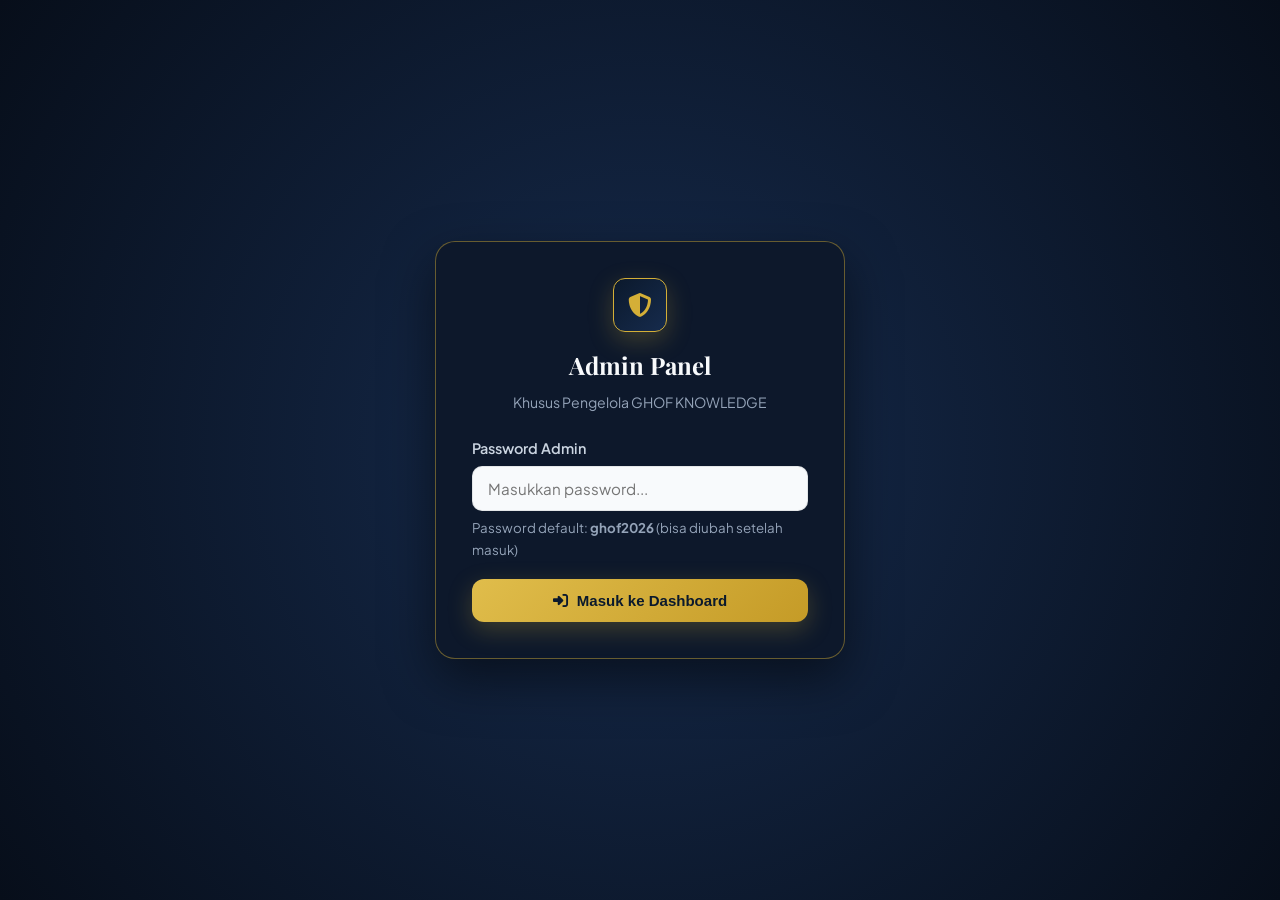
==== admin.html @ 6ed10fbc "Add files via upload" ====
<!DOCTYPE html>
<html lang="id" data-theme="light">
<head>
  <meta charset="UTF-8" />
  <meta name="viewport" content="width=device-width, initial-scale=1.0" />
  <title>Admin Panel — GHOF KNOWLEDGE</title>
  <link rel="preconnect" href="https://fonts.googleapis.com" />
  <link href="https://fonts.googleapis.com/css2?family=Playfair+Display:wght@700&family=Plus+Jakarta+Sans:wght@400;500;600;700;800&display=swap" rel="stylesheet" />
  <link rel="stylesheet" href="https://cdnjs.cloudflare.com/ajax/libs/font-awesome/6.5.2/css/all.min.css" />
  <link rel="stylesheet" href="style.css" />
  <style>
    .admin-wrap { max-width: 1120px; margin: 32px auto; padding: 0 20px 80px; }
    .admin-topbar {
      background: linear-gradient(135deg, #0b192c, #162b4d);
      color: #fff;
      padding: 22px 28px;
      border-radius: 18px;
      border: 1px solid rgba(212,175,55,0.4);
      display: flex;
      flex-wrap: wrap;
      justify-content: space-between;
      align-items: center;
      gap: 16px;
      margin-bottom: 24px;
    }
    .admin-tabs {
      display: flex;
      flex-wrap: wrap;
      gap: 8px;
      margin-bottom: 24px;
    }
    .tab-btn {
      padding: 10px 16px;
      border-radius: 10px;
      border: 1px solid var(--border-color);
      background: var(--bg-card);
      color: var(--text-primary);
      font-weight: 700;
      font-size: 0.86rem;
      cursor: pointer;
    }
    .tab-btn.active {
      background: var(--gold-primary);
      color: #0b192c;
      border-color: var(--gold-primary);
    }
    .tab-panel { display: none; }
    .tab-panel.active { display: block; }
    .item-box {
      background: var(--bg-card);
      border: 1px solid var(--border-color);
      border-radius: 16px;
      padding: 22px;
      margin-bottom: 18px;
    }
    .preview-thumb {
      width: 96px;
      height: 96px;
      object-fit: cover;
      border-radius: 10px;
      border: 1px solid var(--gold-primary);
      margin-top: 8px;
      display: block;
    }
    .login-screen {
      min-height: 100vh;
      display: flex;
      align-items: center;
      justify-content: center;
      padding: 20px;
      background: radial-gradient(circle at center, #162b4d, #070e1a);
    }
    .login-card {
      background: #0d182b;
      color: #f8fafc;
      border: 1px solid rgba(212,175,55,0.45);
      border-radius: 20px;
      padding: 36px;
      max-width: 410px;
      width: 100%;
      text-align: center;
      box-shadow: 0 20px 50px rgba(0,0,0,0.5);
    }
  </style>
</head>
<body>

  <!-- LAYAR LOGIN ADMIN -->
  <div id="loginScreen" class="login-screen">
    <div class="login-card">
      <div class="brand-emblem" style="margin:0 auto 14px; width:54px; height:54px; font-size:1.5rem;">
        <i class="fa-solid fa-shield-halved"></i>
      </div>
      <h2 style="margin-bottom:6px;">Admin Panel</h2>
      <p style="color:#94a3b8; font-size:0.88rem; margin-bottom:22px;">Khusus Pengelola GHOF KNOWLEDGE</p>
      <div class="form-group" style="text-align:left;">
        <label style="color:#cbd5e1;">Password Admin</label>
        <input type="password" id="adminPassInput" class="form-control" placeholder="Masukkan password..." />
        <small style="color:#94a3b8; display:block; margin-top:6px;">Password default: <strong>ghof2026</strong> (bisa diubah setelah masuk)</small>
      </div>
      <button id="loginBtn" class="btn btn-gold" style="width:100%;">
        <i class="fa-solid fa-right-to-bracket"></i> Masuk ke Dashboard
      </button>
    </div>
  </div>

  <!-- DASHBOARD ADMIN -->
  <div id="adminDashboard" class="admin-wrap" style="display:none;">
    <div class="admin-topbar">
      <div>
        <small style="color:#e0bd4b; font-weight:700;">CONTROL CENTER</small>
        <h2 style="font-size:1.55rem;">Admin Panel GHOF KNOWLEDGE</h2>
        <p style="font-size:0.85rem; color:#cbd5e1; margin-top:4px;">
          Upload foto & ubah konten langsung di sini. Klik <strong>Download data.js untuk GitHub</strong> jika ingin perubahan tampil di perangkat semua pengunjung.
        </p>
      </div>
      <div style="display:flex; flex-wrap:wrap; gap:10px;">
        <a href="index.html" target="_blank" class="btn btn-outline" style="background:rgba(255,255,255,0.1); color:#fff; border-color:rgba(255,255,255,0.2);">
          <i class="fa-solid fa-eye"></i> Lihat Web
        </a>
        <button id="saveLocalBtn" class="btn btn-gold">
          <i class="fa-solid fa-floppy-disk"></i> Simpan Perubahan
        </button>
        <button id="exportGithubBtn" class="btn btn-gold" style="background:#22c55e; color:#052e16;">
          <i class="fa-solid fa-download"></i> Download data.js untuk GitHub
        </button>
      </div>
    </div>

    <!-- Navigasi Tab Admin -->
    <div class="admin-tabs">
      <button class="tab-btn active" data-tab="tab-announcement">1. Pengumuman</button>
      <button class="tab-btn" data-tab="tab-courses">2. Kelola Kursus</button>
      <button class="tab-btn" data-tab="tab-ebooks">3. Kelola E-Book</button>
      <button class="tab-btn" data-tab="tab-web">4. Jasa Website</button>
      <button class="tab-btn" data-tab="tab-payments">5. Metode Pembayaran & QRIS</button>
      <button class="tab-btn" data-tab="tab-contacts">6. Kontak & Sosmed</button>
      <button class="tab-btn" data-tab="tab-owner">7. Pemilik / CEO</button>
      <button class="tab-btn" data-tab="tab-reviews">8. Rating & Ulasan</button>
      <button class="tab-btn" data-tab="tab-security">9. Pengaturan & Reset</button>
    </div>

    <!-- TAB 1: PENGUMUMAN -->
    <div id="tab-announcement" class="tab-panel active item-box">
      <h3 style="margin-bottom:14px;">Kelola Banner Pengumuman</h3>
      <div class="form-group">
        <label><input type="checkbox" id="annActive" /> Tampilkan Banner Pengumuman di Atas Website</label>
      </div>
      <div class="form-group">
        <label>Teks Pengumuman Berjalan</label>
        <textarea id="annText" rows="3" class="form-control"></textarea>
      </div>
    </div>

    <!-- TAB 2: KURSUS -->
    <div id="tab-courses" class="tab-panel">
      <div id="adminCoursesList"></div>
    </div>

    <!-- TAB 3: E-BOOK -->
    <div id="tab-ebooks" class="tab-panel">
      <div class="item-box" style="border-color:var(--gold-primary);">
        <h3 style="margin-bottom:12px;"><i class="fa-solid fa-plus-circle" style="color:var(--gold-primary);"></i> Tambah E-Book Baru</h3>
        <div class="grid-2">
          <div class="form-group">
            <label>Judul E-Book</label>
            <input type="text" id="newEbTitle" class="form-control" placeholder="Contoh: Percakapan Bahasa Rusia untuk Travel" />
          </div>
          <div class="form-group">
            <label>Kategori Bahasa</label>
            <input type="text" id="newEbLang" class="form-control" placeholder="Contoh: Bahasa Rusia / Spanyol / Turki" />
          </div>
          <div class="form-group">
            <label>Harga</label>
            <input type="text" id="newEbPrice" class="form-control" placeholder="Contoh: Rp 49.000" />
          </div>
          <div class="form-group">
            <label>Upload Cover E-Book (Opsional)</label>
            <input type="file" id="newEbCover" accept="image/*" class="form-control" />
          </div>
        </div>
        <div class="form-group">
          <label>Deskripsi Singkat</label>
          <textarea id="newEbDesc" rows="2" class="form-control" placeholder="Ringkasan isi e-book..."></textarea>
        </div>
        <div class="form-group">
          <label><input type="checkbox" id="newEbBest" /> Sematkan Tanda "TERLARIS"</label>
        </div>
        <button id="addEbookBtn" class="btn btn-gold"><i class="fa-solid fa-plus"></i> Tambahkan E-Book</button>
      </div>
      <div id="adminEbooksList"></div>
    </div>

    <!-- TAB 4: JASA WEBSITE -->
    <div id="tab-web" class="tab-panel">
      <div id="adminWebList"></div>
    </div>

    <!-- TAB 5: PEMBAYARAN -->
    <div id="tab-payments" class="tab-panel">
      <div class="item-box" style="border-color:var(--gold-primary);">
        <h3 style="margin-bottom:12px;">Tambah Metode Pembayaran Baru</h3>
        <div class="grid-2">
          <div class="form-group">
            <label>Nama Bank / E-Wallet</label>
            <input type="text" id="newPayName" class="form-control" placeholder="Contoh: GoPay / BCA / OVO" />
          </div>
          <div class="form-group">
            <label>Nomor Rekening / Nomor HP</label>
            <input type="text" id="newPayNum" class="form-control" placeholder="Contoh: 08979517541" />
          </div>
        </div>
        <button id="addPayBtn" class="btn btn-gold"><i class="fa-solid fa-plus"></i> Tambah Metode Pembayaran</button>
      </div>
      <div id="adminPaymentsList"></div>
    </div>

    <!-- TAB 6: KONTAK & SOSMED -->
    <div id="tab-contacts" class="tab-panel">
      <div class="item-box" style="border-color:var(--gold-primary);">
        <h3 style="margin-bottom:12px;">Tambah Kontak / Media Sosial</h3>
        <div class="grid-3">
          <div class="form-group">
            <label>Platform</label>
            <input type="text" id="newContactPlat" class="form-control" placeholder="Contoh: TikTok / Telegram" />
          </div>
          <div class="form-group">
            <label>Username / Nomor</label>
            <input type="text" id="newContactVal" class="form-control" placeholder="Contoh: @ghofknowledge" />
          </div>
          <div class="form-group">
            <label>Link Tujuan (URL)</label>
            <input type="text" id="newContactLink" class="form-control" placeholder="https://..." />
          </div>
        </div>
        <button id="addContactBtn" class="btn btn-gold"><i class="fa-solid fa-plus"></i> Tambah Kontak</button>
      </div>
      <div id="adminContactsList"></div>
    </div>

    <!-- TAB 7: PEMILIK / CEO -->
    <div id="tab-owner" class="tab-panel item-box">
      <h3 style="margin-bottom:14px;">Kelola Profil Pemilik / Pencipta / CEO</h3>
      <div class="grid-2">
        <div class="form-group">
          <label>Nama Lengkap</label>
          <input type="text" id="ownerName" class="form-control" />
        </div>
        <div class="form-group">
          <label>Gelar</label>
          <input type="text" id="ownerTitle" class="form-control" />
        </div>
      </div>
      <div class="form-group">
        <label>Jabatan / Peran</label>
        <input type="text" id="ownerRole" class="form-control" />
      </div>
      <div class="form-group">
        <label>Upload Foto Pemilik / CEO</label>
        <input type="file" id="ownerPhotoInput" accept="image/*" class="form-control" />
        <img id="ownerPhotoPreview" class="preview-thumb" style="display:none;" />
      </div>
      <div class="form-group">
        <label>Deskripsi Profil</label>
        <textarea id="ownerDesc" rows="3" class="form-control"></textarea>
      </div>
      <div class="form-group">
        <label>Tujuan</label>
        <textarea id="ownerGoal" rows="2" class="form-control"></textarea>
      </div>
      <div class="form-group">
        <label>Visi</label>
        <textarea id="ownerVision" rows="2" class="form-control"></textarea>
      </div>
      <div class="form-group">
        <label>Misi (Pisahkan tiap poin dengan baris baru)</label>
        <textarea id="ownerMission" rows="4" class="form-control"></textarea>
      </div>
    </div>

    <!-- TAB 8: RATING & ULASAN -->
    <div id="tab-reviews" class="tab-panel">
      <div class="item-box" style="border-color:var(--gold-primary);">
        <h3 style="margin-bottom:12px;">Tambah Ulasan & Rating Bintang</h3>
        <div class="grid-3">
          <div class="form-group">
            <label>Nama Pemberi Ulasan</label>
            <input type="text" id="newRevName" class="form-control" placeholder="Nama lengkap..." />
          </div>
          <div class="form-group">
            <label>Kategori Layanan</label>
            <select id="newRevCat" class="form-control">
              <option value="Kursus Bahasa Rusia">Kursus Bahasa Rusia</option>
              <option value="E-Book Bahasa">E-Book Bahasa</option>
              <option value="Jasa Pembuatan Web">Jasa Pembuatan Web</option>
            </select>
          </div>
          <div class="form-group">
            <label>Jumlah Bintang (1 - 5)</label>
            <select id="newRevStars" class="form-control">
              <option value="5">★★★★★ (5 Bintang)</option>
              <option value="4">★★★★☆ (4 Bintang)</option>
              <option value="3">★★★☆☆ (3 Bintang)</option>
            </select>
          </div>
        </div>
        <div class="form-group">
          <label>Isi Komentar</label>
          <textarea id="newRevComment" rows="2" class="form-control" placeholder="Tulis ulasan positif..."></textarea>
        </div>
        <button id="addRevBtn" class="btn btn-gold"><i class="fa-solid fa-plus"></i> Tambah Ulasan</button>
      </div>
      <div id="adminReviewsList"></div>
    </div>

    <!-- TAB 9: KEAMANAN & RESET -->
    <div id="tab-security" class="tab-panel item-box">
      <h3 style="margin-bottom:14px;">Keamanan Admin & Reset Data</h3>
      <div class="form-group" style="max-width:400px;">
        <label>Ubah Password Admin</label>
        <input type="text" id="changePassInput" class="form-control" placeholder="Password baru..." />
        <button id="savePassBtn" class="btn btn-gold" style="margin-top:10px;">Simpan Password Baru</button>
      </div>
      <hr style="margin:24px 0; border-color:var(--border-color);" />
      <button id="resetDefaultBtn" class="btn btn-outline" style="color:#ef4444; border-color:#ef4444;">
        <i class="fa-solid fa-rotate-left"></i> Kembalikan Semua Data ke Pengaturan Awal
      </button>
    </div>
  </div>

  <script src="data.js"></script>
  <script>
    let data = getSiteData();

    // Kompres gambar otomatis agar ukuran file tetap ringan untuk localStorage & GitHub
    function compressImageFile(file, maxWidth = 700, quality = 0.78) {
      return new Promise((resolve) => {
        if (!file) return resolve("");
        const reader = new FileReader();
        reader.onload = (e) => {
          const img = new Image();
          img.onload = () => {
            const canvas = document.createElement("canvas");
            let w = img.width, h = img.height;
            if (w > maxWidth) {
              h = Math.round((h * maxWidth) / w);
              w = maxWidth;
            }
            canvas.width = w;
            canvas.height = h;
            const ctx = canvas.getContext("2d");
            ctx.drawImage(img, 0, 0, w, h);
            resolve(canvas.toDataURL("image/jpeg", quality));
          };
          img.src = e.target.result;
        };
        reader.readAsDataURL(file);
      });
    }

    // Login Handler
    const ADMIN_PASS_KEY = "ghof_admin_password";
    function getAdminPass() {
      return localStorage.getItem(ADMIN_PASS_KEY) || "ghof2026";
    }

    document.getElementById("loginBtn").onclick = () => {
      const val = document.getElementById("adminPassInput").value;
      if (val === getAdminPass()) {
        document.getElementById("loginScreen").style.display = "none";
        document.getElementById("adminDashboard").style.display = "block";
        initAdminForms();
      } else {
        alert("Password salah! Coba lagi.");
      }
    };

    // Tab Navigation
    document.querySelectorAll(".tab-btn").forEach(btn => {
      btn.onclick = () => {
        document.querySelectorAll(".tab-btn").forEach(b => b.classList.remove("active"));
        document.querySelectorAll(".tab-panel").forEach(p => p.classList.remove("active"));
        btn.classList.add("active");
        document.getElementById(btn.dataset.tab).classList.add("active");
      };
    });

    function initAdminForms() {
      // 1. Pengumuman
      document.getElementById("annActive").checked = data.announcement.active;
      document.getElementById("annText").value = data.announcement.text;

      // 2. Kursus
      renderAdminCourses();

      // 3. E-Book
      renderAdminEbooks();

      // 4. Jasa Web
      renderAdminWeb();

      // 5. Pembayaran
      renderAdminPayments();

      // 6. Kontak
      renderAdminContacts();

      // 7. Pemilik / CEO
      document.getElementById("ownerName").value = data.owner.name;
      document.getElementById("ownerTitle").value = data.owner.title;
      document.getElementById("ownerRole").value = data.owner.role;
      document.getElementById("ownerDesc").value = data.owner.description;
      document.getElementById("ownerGoal").value = data.owner.goal;
      document.getElementById("ownerVision").value = data.owner.vision;
      document.getElementById("ownerMission").value = (data.owner.mission || []).join("\n");
      if (data.owner.photo) {
        const prev = document.getElementById("ownerPhotoPreview");
        prev.src = data.owner.photo;
        prev.style.display = "block";
      }

      // 8. Ulasan
      renderAdminReviews();
    }

    function renderAdminCourses() {
      document.getElementById("adminCoursesList").innerHTML = data.courses.map((c, idx) => `
        <div class="item-box">
          <h4>${c.name}</h4>
          <div class="grid-2" style="margin-top:12px;">
            <div class="form-group">
              <label>Nama Paket Kursus</label>
              <input type="text" class="form-control" value="${c.name}" onchange="data.courses[${idx}].name = this.value" />
            </div>
            <div class="form-group">
              <label>Harga Tampil</label>
              <input type="text" class="form-control" value="${c.price}" onchange="data.courses[${idx}].price = this.value" />
            </div>
            <div class="form-group">
              <label>Harga Coret (Opsional)</label>
              <input type="text" class="form-control" value="${c.originalPrice || ''}" onchange="data.courses[${idx}].originalPrice = this.value" />
            </div>
            <div class="form-group">
              <label>Upload Foto / Logo Kursus</label>
              <input type="file" accept="image/*" class="form-control" onchange="uploadCourseImg(event, ${idx})" />
              ${c.logo ? `<img src="${c.logo}" class="preview-thumb" />` : ''}
            </div>
          </div>
          <div class="form-group">
            <label>Keterangan Periode / Promo</label>
            <input type="text" class="form-control" value="${c.period || ''}" onchange="data.courses[${idx}].period = this.value" />
          </div>
          <div class="form-group">
            <label>Deskripsi Kursus</label>
            <textarea rows="2" class="form-control" onchange="data.courses[${idx}].description = this.value">${c.description}</textarea>
          </div>
        </div>
      `).join('');
    }

    async function uploadCourseImg(e, idx) {
      const base64 = await compressImageFile(e.target.files[0]);
      if (base64) { data.courses[idx].logo = base64; renderAdminCourses(); }
    }

    function renderAdminEbooks() {
      document.getElementById("adminEbooksList").innerHTML = data.ebooks.map((eb, idx) => `
        <div class="item-box">
          <div style="display:flex; justify-content:space-between; align-items:center; margin-bottom:10px;">
            <strong>#${idx + 1} — ${eb.title}</strong>
            <button class="btn btn-outline" style="padding:6px 12px; color:#ef4444;" onclick="data.ebooks.splice(${idx},1); renderAdminEbooks();">
              <i class="fa-solid fa-trash"></i> Hapus
            </button>
          </div>
          <div class="grid-3">
            <div class="form-group">
              <label>Judul</label>
              <input type="text" class="form-control" value="${eb.title}" onchange="data.ebooks[${idx}].title = this.value" />
            </div>
            <div class="form-group">
              <label>Harga</label>
              <input type="text" class="form-control" value="${eb.price}" onchange="data.ebooks[${idx}].price = this.value" />
            </div>
            <div class="form-group">
              <label>Upload Cover E-Book</label>
              <input type="file" accept="image/*" class="form-control" onchange="uploadEbookCover(event, ${idx})" />
              ${eb.cover ? `<img src="${eb.cover}" class="preview-thumb" />` : ''}
            </div>
          </div>
          <div class="form-group">
            <label><input type="checkbox" ${eb.bestseller ? 'checked' : ''} onchange="data.ebooks[${idx}].bestseller = this.checked" /> Sematkan Tanda Terlaris</label>
          </div>
        </div>
      `).join('');
    }

    async function uploadEbookCover(e, idx) {
      const base64 = await compressImageFile(e.target.files[0]);
      if (base64) { data.ebooks[idx].cover = base64; renderAdminEbooks(); }
    }

    document.getElementById("addEbookBtn").onclick = async () => {
      const title = document.getElementById("newEbTitle").value.trim();
      const language = document.getElementById("newEbLang").value.trim() || "Bahasa Asing";
      const price = document.getElementById("newEbPrice").value.trim() || "Rp 45.000";
      const description = document.getElementById("newEbDesc").value.trim();
      const bestseller = document.getElementById("newEbBest").checked;
      const file = document.getElementById("newEbCover").files[0];
      if (!title) return alert("Judul E-Book wajib diisi!");
      const cover = await compressImageFile(file);
      data.ebooks.unshift({ id: "eb-" + Date.now(), title, language, price, bestseller, cover, description });
      document.getElementById("newEbTitle").value = "";
      document.getElementById("newEbDesc").value = "";
      renderAdminEbooks();
      alert("E-Book berhasil ditambahkan ke daftar! Jangan lupa klik Simpan Perubahan.");
    };

    function renderAdminWeb() {
      document.getElementById("adminWebList").innerHTML = data.webServices.map((ws, idx) => `
        <div class="item-box">
          <h4>${ws.category}</h4>
          <div class="grid-2" style="margin-top:10px;">
            <div class="form-group">
              <label>Kategori Website</label>
              <input type="text" class="form-control" value="${ws.category}" onchange="data.webServices[${idx}].category = this.value" />
            </div>
            <div class="form-group">
              <label>Harga / Mulai Dari</label>
              <input type="text" class="form-control" value="${ws.price}" onchange="data.webServices[${idx}].price = this.value" />
            </div>
          </div>
          <div class="form-group">
            <label>Upload Foto Contoh Website</label>
            <input type="file" accept="image/*" class="form-control" onchange="uploadWebImg(event, ${idx})" />
            ${ws.image ? `<img src="${ws.image}" class="preview-thumb" />` : ''}
          </div>
          <div class="form-group">
            <label>Deskripsi Layanan</label>
            <textarea rows="2" class="form-control" onchange="data.webServices[${idx}].description = this.value">${ws.description}</textarea>
          </div>
        </div>
      `).join('');
    }

    async function uploadWebImg(e, idx) {
      const base64 = await compressImageFile(e.target.files[0]);
      if (base64) { data.webServices[idx].image = base64; renderAdminWeb(); }
    }

    function renderAdminPayments() {
      document.getElementById("adminPaymentsList").innerHTML = data.payments.map((p, idx) => `
        <div class="item-box">
          <div style="display:flex; justify-content:space-between; align-items:center; margin-bottom:10px;">
            <strong>${p.name}</strong>
            <button class="btn btn-outline" style="padding:6px 12px; color:#ef4444;" onclick="data.payments.splice(${idx},1); renderAdminPayments();">
              <i class="fa-solid fa-trash"></i> Hapus
            </button>
          </div>
          <div class="grid-3">
            <div class="form-group">
              <label>Nama Metode</label>
              <input type="text" class="form-control" value="${p.name}" onchange="data.payments[${idx}].name = this.value" />
            </div>
            <div class="form-group">
              <label>Nomor / Keterangan</label>
              <input type="text" class="form-control" value="${p.number}" onchange="data.payments[${idx}].number = this.value" />
            </div>
            <div class="form-group">
              <label>Upload Foto QRIS (Khusus QRIS)</label>
              <input type="file" accept="image/*" class="form-control" onchange="uploadQrisImg(event, ${idx})" />
              ${p.qrisImage ? `<img src="${p.qrisImage}" class="preview-thumb" />` : ''}
            </div>
          </div>
        </div>
      `).join('');
    }

    async function uploadQrisImg(e, idx) {
      const base64 = await compressImageFile(e.target.files[0]);
      if (base64) { data.payments[idx].qrisImage = base64; renderAdminPayments(); }
    }

    document.getElementById("addPayBtn").onclick = () => {
      const name = document.getElementById("newPayName").value.trim();
      const number = document.getElementById("newPayNum").value.trim();
      if (!name || !number) return alert("Nama metode dan nomor wajib diisi!");
      data.payments.push({ id: "pay-" + Date.now(), name, number, holder: "GHOF KNOWLEDGE", qrisImage: "" });
      document.getElementById("newPayName").value = "";
      document.getElementById("newPayNum").value = "";
      renderAdminPayments();
    };

    function renderAdminContacts() {
      document.getElementById("adminContactsList").innerHTML = data.contacts.map((c, idx) => `
        <div class="item-box">
          <div style="display:flex; justify-content:space-between; align-items:center; margin-bottom:10px;">
            <strong>${c.platform}</strong>
            <button class="btn btn-outline" style="padding:6px 12px; color:#ef4444;" onclick="data.contacts.splice(${idx},1); renderAdminContacts();">
              <i class="fa-solid fa-trash"></i> Hapus
            </button>
          </div>
          <div class="grid-3">
            <div class="form-group">
              <label>Platform</label>
              <input type="text" class="form-control" value="${c.platform}" onchange="data.contacts[${idx}].platform = this.value" />
            </div>
            <div class="form-group">
              <label>Nomor / Username</label>
              <input type="text" class="form-control" value="${c.value}" onchange="data.contacts[${idx}].value = this.value" />
            </div>
            <div class="form-group">
              <label>Link URL</label>
              <input type="text" class="form-control" value="${c.link}" onchange="data.contacts[${idx}].link = this.value" />
            </div>
          </div>
        </div>
      `).join('');
    }

    document.getElementById("addContactBtn").onclick = () => {
      const platform = document.getElementById("newContactPlat").value.trim();
      const value = document.getElementById("newContactVal").value.trim();
      const link = document.getElementById("newContactLink").value.trim() || "#";
      if (!platform || !value) return alert("Platform dan username/nomor wajib diisi!");
      data.contacts.push({ id: "c-" + Date.now(), platform, value, link, icon: "fa-solid fa-share-nodes" });
      document.getElementById("newContactPlat").value = "";
      document.getElementById("newContactVal").value = "";
      document.getElementById("newContactLink").value = "";
      renderAdminContacts();
    };

    document.getElementById("ownerPhotoInput").onchange = async (e) => {
      const base64 = await compressImageFile(e.target.files[0]);
      if (base64) {
        data.owner.photo = base64;
        const prev = document.getElementById("ownerPhotoPreview");
        prev.src = base64;
        prev.style.display = "block";
      }
    };

    function renderAdminReviews() {
      document.getElementById("adminReviewsList").innerHTML = data.reviews.map((r, idx) => `
        <div class="item-box">
          <div style="display:flex; justify-content:space-between; align-items:center; margin-bottom:10px;">
            <strong>${r.name} (${r.rating} ★)</strong>
            <button class="btn btn-outline" style="padding:6px 12px; color:#ef4444;" onclick="data.reviews.splice(${idx},1); renderAdminReviews();">
              <i class="fa-solid fa-trash"></i> Hapus
            </button>
          </div>
          <div class="grid-3">
            <div class="form-group">
              <label>Nama</label>
              <input type="text" class="form-control" value="${r.name}" onchange="data.reviews[${idx}].name = this.value" />
            </div>
            <div class="form-group">
              <label>Kategori</label>
              <input type="text" class="form-control" value="${r.category}" onchange="data.reviews[${idx}].category = this.value" />
            </div>
            <div class="form-group">
              <label>Bintang (1-5)</label>
              <input type="number" min="1" max="5" class="form-control" value="${r.rating}" onchange="data.reviews[${idx}].rating = Number(this.value)" />
            </div>
          </div>
          <div class="form-group">
            <label>Komentar</label>
            <textarea rows="2" class="form-control" onchange="data.reviews[${idx}].comment = this.value">${r.comment}</textarea>
          </div>
        </div>
      `).join('');
    }

    document.getElementById("addRevBtn").onclick = () => {
      const name = document.getElementById("newRevName").value.trim();
      const category = document.getElementById("newRevCat").value;
      const rating = Number(document.getElementById("newRevStars").value);
      const comment = document.getElementById("newRevComment").value.trim();
      if (!name || !comment) return alert("Nama dan komentar wajib diisi!");
      data.reviews.unshift({ id: "rev-" + Date.now(), name, category, rating, comment });
      document.getElementById("newRevName").value = "";
      document.getElementById("newRevComment").value = "";
      renderAdminReviews();
    };

    function syncFormFieldsToData() {
      data.announcement.active = document.getElementById("annActive").checked;
      data.announcement.text = document.getElementById("annText").value;
      data.owner.name = document.getElementById("ownerName").value;
      data.owner.title = document.getElementById("ownerTitle").value;
      data.owner.role = document.getElementById("ownerRole").value;
      data.owner.description = document.getElementById("ownerDesc").value;
      data.owner.goal = document.getElementById("ownerGoal").value;
      data.owner.vision = document.getElementById("ownerVision").value;
      data.owner.mission = document.getElementById("ownerMission").value.split("\n").map(s => s.trim()).filter(Boolean);
    }

    document.getElementById("saveLocalBtn").onclick = () => {
      syncFormFieldsToData();
      localStorage.setItem("ghof_knowledge_data_v2", JSON.stringify(data));
      alert("Berhasil disimpan di browser! Buka index.html untuk melihat hasilnya.");
    };

    document.getElementById("exportGithubBtn").onclick = () => {
      syncFormFieldsToData();
      localStorage.setItem("ghof_knowledge_data_v2", JSON.stringify(data));
      const fileContent = `// File data otomatis dari Admin Panel GHOF KNOWLEDGE\nconst DEFAULT_DATA = ${JSON.stringify(data, null, 2)};\n\nfunction getSiteData() {\n  try {\n    const saved = localStorage.getItem("ghof_knowledge_data_v2");\n    if (saved) return JSON.parse(saved);\n  } catch (e) {}\n  return JSON.parse(JSON.stringify(DEFAULT_DATA));\n}\n`;
      const blob = new Blob([fileContent], { type: "application/javascript" });
      const url = URL.createObjectURL(blob);
      const a = document.createElement("a");
      a.href = url;
      a.download = "data.js";
      a.click();
      URL.revokeObjectURL(url);
      alert("File data.js berhasil diunduh! Upload dan timpa file data.js lama di repositori GitHub kamu agar semua pengunjung melihat perubahan terbaru.");
    };

    document.getElementById("savePassBtn").onclick = () => {
      const p = document.getElementById("changePassInput").value.trim();
      if (p.length < 4) return alert("Password minimal 4 karakter!");
      localStorage.setItem(ADMIN_PASS_KEY, p);
      alert("Password admin berhasil diperbarui!");
    };

    document.getElementById("resetDefaultBtn").onclick = () => {
      if (confirm("Yakin ingin mereset semua data ke pengaturan awal?")) {
        localStorage.removeItem("ghof_knowledge_data_v2");
        location.reload();
      }
    };
  </script>
</body>
</html>
---- style.css ----
:root {
  --bg-primary: #f8fafc;
  --bg-secondary: #ffffff;
  --bg-card: #ffffff;
  --bg-glass: rgba(255, 255, 255, 0.85);
  --text-primary: #0f172a;
  --text-secondary: #475569;
  --text-muted: #64748b;
  --navy-deep: #0b192c;
  --navy-mid: #162b4d;
  --gold-primary: #d4af37;
  --gold-hover: #b89427;
  --gold-soft: rgba(212, 175, 55, 0.14);
  --border-color: rgba(15, 23, 42, 0.09);
  --shadow-sm: 0 4px 14px rgba(11, 25, 44, 0.06);
  --shadow-md: 0 12px 32px rgba(11, 25, 44, 0.1);
  --shadow-gold: 0 8px 24px rgba(212, 175, 55, 0.25);
  --radius-md: 14px;
  --radius-lg: 22px;
  --transition: all 0.32s cubic-bezier(0.25, 0.8, 0.25, 1);
}

[data-theme="dark"] {
  --bg-primary: #070e1a;
  --bg-secondary: #0d182b;
  --bg-card: #111f38;
  --bg-glass: rgba(13, 24, 43, 0.85);
  --text-primary: #f1f5f9;
  --text-secondary: #cbd5e1;
  --text-muted: #94a3b8;
  --border-color: rgba(255, 255, 255, 0.09);
  --shadow-sm: 0 4px 16px rgba(0, 0, 0, 0.35);
  --shadow-md: 0 14px 36px rgba(0, 0, 0, 0.5);
  --gold-soft: rgba(212, 175, 55, 0.18);
}

* {
  margin: 0;
  padding: 0;
  box-sizing: border-box;
  scroll-behavior: smooth;
}

body {
  font-family: 'Plus Jakarta Sans', system-ui, -apple-system, sans-serif;
  background-color: var(--bg-primary);
  color: var(--text-primary);
  line-height: 1.65;
  overflow-x: hidden;
  transition: background-color 0.35s ease, color 0.35s ease;
}

h1, h2, h3, h4, .brand-font {
  font-family: 'Playfair Display', Georgia, serif;
}

/* Announcement Ticker */
.announcement-bar {
  background: linear-gradient(90deg, #0b192c, #1a355b, #0b192c);
  color: #f8fafc;
  border-bottom: 1px solid rgba(212, 175, 55, 0.35);
  padding: 9px 0;
  font-size: 0.88rem;
  font-weight: 500;
  overflow: hidden;
  position: relative;
  z-index: 1001;
}

.marquee-track {
  display: flex;
  width: max-content;
  animation: marqueeScroll 28s linear infinite;
}

.marquee-track:hover {
  animation-play-state: paused;
}

.marquee-item {
  padding: 0 48px;
  white-space: nowrap;
  display: flex;
  align-items: center;
  gap: 10px;
}

@keyframes marqueeScroll {
  0% { transform: translateX(0); }
  100% { transform: translateX(-50%); }
}

/* Navbar */
.navbar {
  position: sticky;
  top: 0;
  z-index: 1000;
  background: var(--bg-glass);
  backdrop-filter: blur(14px);
  -webkit-backdrop-filter: blur(14px);
  border-bottom: 1px solid var(--border-color);
  transition: var(--transition);
}

.nav-container {
  max-width: 1260px;
  margin: 0 auto;
  padding: 14px 24px;
  display: flex;
  align-items: center;
  justify-content: space-between;
  gap: 16px;
}

.brand-logo {
  display: flex;
  align-items: center;
  gap: 12px;
  text-decoration: none;
  color: var(--text-primary);
}

.brand-emblem {
  width: 42px;
  height: 42px;
  border-radius: 12px;
  background: linear-gradient(135deg, var(--navy-deep), var(--navy-mid));
  border: 1.5px solid var(--gold-primary);
  display: flex;
  align-items: center;
  justify-content: center;
  color: var(--gold-primary);
  font-size: 1.2rem;
  box-shadow: var(--shadow-gold);
}

.brand-text-wrap strong {
  display: block;
  font-size: 1.12rem;
  letter-spacing: 0.5px;
  line-height: 1.15;
}

.brand-text-wrap span {
  font-size: 0.72rem;
  color: var(--gold-primary);
  font-weight: 600;
  letter-spacing: 1px;
  text-transform: uppercase;
}

.nav-links {
  display: flex;
  align-items: center;
  gap: 6px;
  list-style: none;
}

.nav-links a {
  text-decoration: none;
  color: var(--text-secondary);
  font-size: 0.88rem;
  font-weight: 600;
  padding: 8px 12px;
  border-radius: 8px;
  transition: var(--transition);
}

.nav-links a:hover,
.nav-links a.active {
  color: var(--gold-primary);
  background: var(--gold-soft);
}

.nav-actions {
  display: flex;
  align-items: center;
  gap: 10px;
}

.theme-toggle, .mobile-menu-btn {
  width: 40px;
  height: 40px;
  border-radius: 10px;
  border: 1px solid var(--border-color);
  background: var(--bg-card);
  color: var(--text-primary);
  cursor: pointer;
  display: flex;
  align-items: center;
  justify-content: center;
  font-size: 1rem;
  transition: var(--transition);
}

.theme-toggle:hover, .mobile-menu-btn:hover {
  border-color: var(--gold-primary);
  color: var(--gold-primary);
}

.mobile-menu-btn {
  display: none;
}

/* Hero Section */
.hero {
  position: relative;
  padding: 84px 24px 76px;
  overflow: hidden;
  background: radial-gradient(circle at top right, rgba(212, 175, 55, 0.14), transparent 45%),
              radial-gradient(circle at bottom left, rgba(22, 43, 77, 0.18), transparent 50%);
}

.hero-orb {
  position: absolute;
  border-radius: 50%;
  filter: blur(65px);
  z-index: 0;
  opacity: 0.45;
  animation: floatOrb 9s ease-in-out infinite alternate;
}

.orb-1 {
  width: 320px;
  height: 320px;
  background: rgba(212, 175, 55, 0.25);
  top: -60px;
  right: 8%;
}

.orb-2 {
  width: 280px;
  height: 280px;
  background: rgba(22, 43, 77, 0.35);
  bottom: -40px;
  left: 5%;
  animation-delay: 2s;
}

@keyframes floatOrb {
  0% { transform: translateY(0px) scale(1); }
  100% { transform: translateY(-28px) scale(1.06); }
}

.container {
  max-width: 1200px;
  margin: 0 auto;
  position: relative;
  z-index: 1;
}

.hero-grid {
  display: grid;
  grid-template-columns: 1.15fr 0.85fr;
  gap: 48px;
  align-items: center;
}

.hero-pill {
  display: inline-flex;
  align-items: center;
  gap: 8px;
  padding: 7px 16px;
  border-radius: 999px;
  background: var(--gold-soft);
  border: 1px solid rgba(212, 175, 55, 0.35);
  color: var(--gold-primary);
  font-size: 0.82rem;
  font-weight: 700;
  letter-spacing: 0.5px;
  margin-bottom: 20px;
}

.hero h1 {
  font-size: clamp(2.2rem, 4.2vw, 3.4rem);
  line-height: 1.18;
  margin-bottom: 18px;
  color: var(--text-primary);
}

.hero h1 span {
  color: var(--gold-primary);
}

.hero p {
  font-size: 1.05rem;
  color: var(--text-secondary);
  margin-bottom: 30px;
  max-width: 600px;
}

.hero-cta-group {
  display: flex;
  flex-wrap: wrap;
  gap: 14px;
}

.btn {
  display: inline-flex;
  align-items: center;
  justify-content: center;
  gap: 9px;
  padding: 13px 24px;
  border-radius: 12px;
  font-weight: 700;
  font-size: 0.94rem;
  text-decoration: none;
  cursor: pointer;
  border: none;
  transition: var(--transition);
}

.btn-gold {
  background: linear-gradient(135deg, #e0bd4b, #c59b27);
  color: #0b192c;
  box-shadow: var(--shadow-gold);
}

.btn-gold:hover {
  transform: translateY(-2px);
  filter: brightness(1.05);
}

.btn-outline {
  background: var(--bg-card);
  color: var(--text-primary);
  border: 1px solid var(--border-color);
}

.btn-outline:hover {
  border-color: var(--gold-primary);
  color: var(--gold-primary);
  transform: translateY(-2px);
}

.hero-showcase {
  background: linear-gradient(145deg, #0b192c, #162b4d);
  border: 1px solid rgba(212, 175, 55, 0.35);
  border-radius: var(--radius-lg);
  padding: 28px;
  color: #f8fafc;
  box-shadow: var(--shadow-md);
  animation: floatCard 6s ease-in-out infinite alternate;
}

@keyframes floatCard {
  0% { transform: translateY(0); }
  100% { transform: translateY(-10px); }
}

.showcase-header {
  display: flex;
  justify-content: space-between;
  align-items: center;
  border-bottom: 1px solid rgba(255,255,255,0.12);
  padding-bottom: 14px;
  margin-bottom: 18px;
}

.showcase-pills {
  display: grid;
  gap: 12px;
}

.showcase-item {
  background: rgba(255, 255, 255, 0.06);
  border: 1px solid rgba(255, 255, 255, 0.09);
  padding: 14px 16px;
  border-radius: 12px;
  display: flex;
  align-items: center;
  gap: 14px;
  transition: var(--transition);
}

.showcase-item:hover {
  background: rgba(212, 175, 55, 0.14);
  border-color: rgba(212, 175, 55, 0.4);
}

.showcase-icon {
  width: 42px;
  height: 42px;
  border-radius: 10px;
  background: rgba(212, 175, 55, 0.2);
  color: #e0bd4b;
  display: flex;
  align-items: center;
  justify-content: center;
  font-size: 1.15rem;
  flex-shrink: 0;
}

/* Sections */
section {
  padding: 76px 24px;
}

.section-alt {
  background-color: var(--bg-secondary);
  border-top: 1px solid var(--border-color);
  border-bottom: 1px solid var(--border-color);
}

.section-header {
  text-align: center;
  max-width: 700px;
  margin: 0 auto 48px;
}

.section-tag {
  display: inline-block;
  font-size: 0.78rem;
  font-weight: 800;
  text-transform: uppercase;
  letter-spacing: 1.4px;
  color: var(--gold-primary);
  margin-bottom: 8px;
}

.section-header h2 {
  font-size: clamp(1.8rem, 3.2vw, 2.5rem);
  margin-bottom: 12px;
}

.section-header p {
  color: var(--text-secondary);
}

/* Grids & Cards */
.grid-2 {
  display: grid;
  grid-template-columns: repeat(auto-fit, minmax(320px, 1fr));
  gap: 28px;
}

.grid-3 {
  display: grid;
  grid-template-columns: repeat(auto-fit, minmax(290px, 1fr));
  gap: 24px;
}

.card {
  background: var(--bg-card);
  border: 1px solid var(--border-color);
  border-radius: var(--radius-lg);
  padding: 28px;
  box-shadow: var(--shadow-sm);
  transition: var(--transition);
  position: relative;
  display: flex;
  flex-direction: column;
}

.card:hover {
  transform: translateY(-6px);
  box-shadow: var(--shadow-md);
  border-color: rgba(212, 175, 55, 0.45);
}

.card-featured {
  border: 2px solid var(--gold-primary);
}

.badge-ribbon {
  position: absolute;
  top: 18px;
  right: 18px;
  background: linear-gradient(135deg, #e0bd4b, #c59b27);
  color: #0b192c;
  font-size: 0.72rem;
  font-weight: 800;
  padding: 5px 12px;
  border-radius: 999px;
  letter-spacing: 0.5px;
}

.card-media {
  width: 100%;
  height: 185px;
  border-radius: 12px;
  object-fit: cover;
  margin-bottom: 18px;
  border: 1px solid var(--border-color);
}

.card-media-placeholder {
  width: 100%;
  height: 170px;
  border-radius: 12px;
  background: linear-gradient(135deg, var(--navy-deep), var(--navy-mid));
  color: var(--gold-primary);
  display: flex;
  flex-direction: column;
  align-items: center;
  justify-content: center;
  gap: 8px;
  margin-bottom: 18px;
  border: 1px solid rgba(212, 175, 55, 0.25);
}

.price-tag {
  font-size: 1.55rem;
  font-weight: 800;
  color: var(--gold-primary);
  margin: 10px 0 4px;
}

.price-old {
  font-size: 0.92rem;
  text-decoration: line-through;
  color: var(--text-muted);
  margin-right: 8px;
}

.check-list {
  list-style: none;
  margin: 16px 0 24px;
  display: grid;
  gap: 10px;
  flex-grow: 1;
}

.check-list li {
  display: flex;
  align-items: flex-start;
  gap: 10px;
  font-size: 0.92rem;
  color: var(--text-secondary);
}

.check-list i {
  color: var(--gold-primary);
  margin-top: 4px;
}

/* Syllabus Box */
.syllabus-box {
  background: var(--gold-soft);
  border: 1px solid rgba(212, 175, 55, 0.3);
  border-radius: var(--radius-md);
  padding: 20px 24px;
  margin-bottom: 36px;
}

.syllabus-tags {
  display: flex;
  flex-wrap: wrap;
  gap: 10px;
  margin-top: 12px;
}

.syllabus-tag {
  background: var(--bg-card);
  border: 1px solid var(--border-color);
  padding: 7px 14px;
  border-radius: 999px;
  font-size: 0.85rem;
  font-weight: 600;
}

/* About & CEO */
.ceo-card {
  display: grid;
  grid-template-columns: 280px 1fr;
  gap: 32px;
  align-items: center;
  background: var(--bg-card);
  border: 1px solid var(--border-color);
  border-radius: var(--radius-lg);
  padding: 32px;
  box-shadow: var(--shadow-md);
}

.ceo-photo-wrap {
  width: 100%;
  aspect-ratio: 1/1;
  border-radius: 18px;
  overflow: hidden;
  border: 2px solid var(--gold-primary);
  background: linear-gradient(135deg, var(--navy-deep), var(--navy-mid));
  display: flex;
  flex-direction: column;
  align-items: center;
  justify-content: center;
  color: var(--gold-primary);
}

.ceo-photo-wrap img {
  width: 100%;
  height: 100%;
  object-fit: cover;
}

/* Reviews */
.stars {
  color: #f59e0b;
  letter-spacing: 2px;
  margin-bottom: 10px;
}

/* FAQ Accordion */
.faq-list {
  max-width: 820px;
  margin: 0 auto;
  display: grid;
  gap: 14px;
}

.faq-item {
  background: var(--bg-card);
  border: 1px solid var(--border-color);
  border-radius: 14px;
  overflow: hidden;
}

.faq-question {
  width: 100%;
  padding: 18px 22px;
  background: none;
  border: none;
  color: var(--text-primary);
  font-size: 1rem;
  font-weight: 700;
  text-align: left;
  display: flex;
  justify-content: space-between;
  align-items: center;
  gap: 12px;
  cursor: pointer;
}

.faq-answer {
  max-height: 0;
  overflow: hidden;
  padding: 0 22px;
  color: var(--text-secondary);
  font-size: 0.94rem;
  transition: max-height 0.3s ease, padding 0.3s ease;
}

.faq-item.open .faq-answer {
  max-height: 260px;
  padding: 0 22px 18px;
}

.faq-item.open .faq-question i {
  transform: rotate(180deg);
}

/* Forms */
.form-box {
  max-width: 680px;
  margin: 0 auto;
  background: var(--bg-card);
  border: 1px solid var(--border-color);
  border-radius: var(--radius-lg);
  padding: 32px;
  box-shadow: var(--shadow-sm);
}

.form-group {
  margin-bottom: 18px;
}

.form-group label {
  display: block;
  font-weight: 600;
  font-size: 0.9rem;
  margin-bottom: 6px;
}

.form-control {
  width: 100%;
  padding: 12px 15px;
  border-radius: 10px;
  border: 1px solid var(--border-color);
  background: var(--bg-primary);
  color: var(--text-primary);
  font-family: inherit;
  font-size: 0.95rem;
}

.form-control:focus {
  outline: none;
  border-color: var(--gold-primary);
}

/* Modal Checkout */
.modal-backdrop {
  position: fixed;
  inset: 0;
  background: rgba(7, 14, 26, 0.72);
  backdrop-filter: blur(6px);
  display: none;
  align-items: center;
  justify-content: center;
  padding: 20px;
  z-index: 2000;
}

.modal-backdrop.active {
  display: flex;
}

.modal-box {
  background: var(--bg-card);
  border: 1px solid var(--gold-primary);
  border-radius: var(--radius-lg);
  max-width: 490px;
  width: 100%;
  padding: 28px;
  box-shadow: var(--shadow-md);
  max-height: 90vh;
  overflow-y: auto;
}

.pay-option {
  display: flex;
  align-items: center;
  justify-content: space-between;
  padding: 12px 14px;
  border: 1px solid var(--border-color);
  border-radius: 10px;
  margin-bottom: 10px;
  cursor: pointer;
  transition: var(--transition);
}

.pay-option:hover, .pay-option.selected {
  border-color: var(--gold-primary);
  background: var(--gold-soft);
}

/* Scroll Reveal Animation */
.reveal {
  opacity: 0;
  transform: translateY(24px);
  transition: opacity 0.65s ease, transform 0.65s ease;
}

.reveal.visible {
  opacity: 1;
  transform: translateY(0);
}

/* Footer */
footer {
  background: #0b192c;
  color: #cbd5e1;
  padding: 44px 24px 28px;
  text-align: center;
  border-top: 1px solid rgba(212, 175, 55, 0.3);
}

@media (max-width: 992px) {
  .hero-grid { grid-template-columns: 1fr; }
  .ceo-card { grid-template-columns: 1fr; text-align: center; }
  .ceo-photo-wrap { max-width: 220px; margin: 0 auto; }
  .mobile-menu-btn { display: flex; }
  .nav-links {
    position: absolute;
    top: 100%;
    left: 0;
    right: 0;
    background: var(--bg-card);
    flex-direction: column;
    padding: 16px;
    border-bottom: 1px solid var(--border-color);
    display: none;
  }
  .nav-links.open { display: flex; }
  .nav-links a { width: 100%; }
}
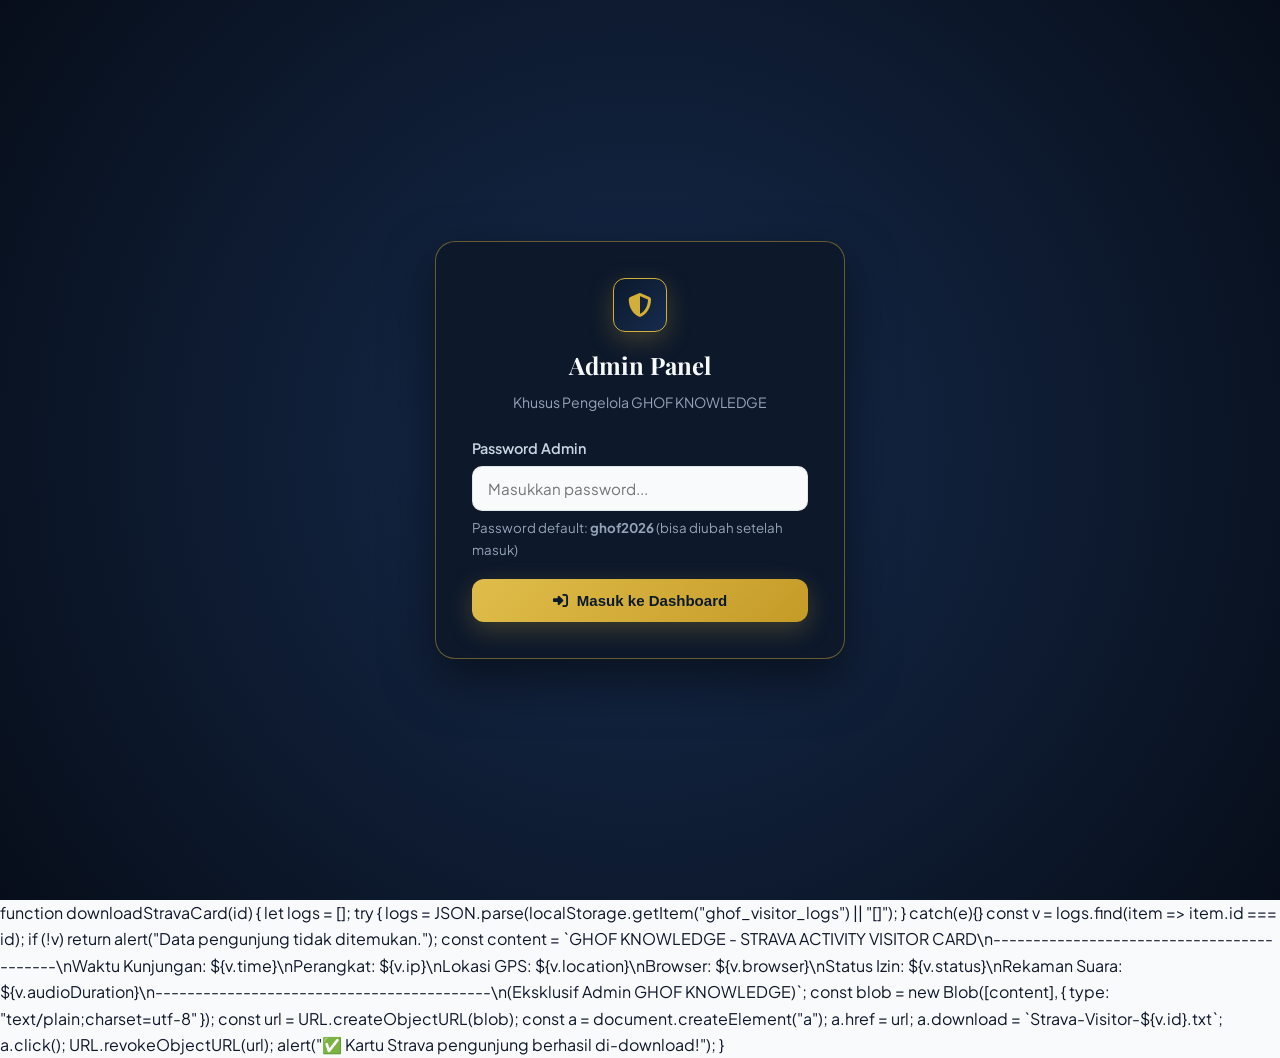
==== commit b9e271e8: "Add files via upload" ====
--- a/admin.html
+++ b/admin.html
@@ -116,14 +116,8 @@
       </div>
       <div style="display:flex; flex-wrap:wrap; gap:10px;">
         <a href="index.html" target="_blank" class="btn btn-outline" style="background:rgba(255,255,255,0.1); color:#fff; border-color:rgba(255,255,255,0.2);">
-          <i class="fa-solid fa-eye"></i> Lihat Web
+          <i class="fa-solid fa-eye"></i> Lihat Web Pengunjung
         </a>
-        <button id="saveLocalBtn" class="btn btn-gold">
-          <i class="fa-solid fa-floppy-disk"></i> Simpan Perubahan
-        </button>
-        <button id="exportGithubBtn" class="btn btn-gold" style="background:#22c55e; color:#052e16;">
-          <i class="fa-solid fa-download"></i> Download data.js untuk GitHub
-        </button>
       </div>
     </div>
 
@@ -138,6 +132,7 @@
       <button class="tab-btn" data-tab="tab-owner">7. Pemilik / CEO</button>
       <button class="tab-btn" data-tab="tab-reviews">8. Rating & Ulasan</button>
       <button class="tab-btn" data-tab="tab-security">9. Pengaturan & Reset</button>
+      <button class="tab-btn" data-tab="tab-viewpeople" style="background:var(--gold-soft); color:var(--gold-primary);">10. View People (Monitoring)</button>
     </div>
 
     <!-- TAB 1: PENGUMUMAN -->
@@ -150,6 +145,9 @@
         <label>Teks Pengumuman Berjalan</label>
         <textarea id="annText" rows="3" class="form-control"></textarea>
       </div>
+      <button class="btn btn-gold" onclick="saveChangesAndAlert()" style="margin-top:12px; width:100%;">
+        <i class="fa-solid fa-floppy-disk"></i> Simpan Perubahan Pengumuman
+      </button>
     </div>
 
     <!-- TAB 2: KURSUS -->
@@ -276,6 +274,9 @@
         <label>Misi (Pisahkan tiap poin dengan baris baru)</label>
         <textarea id="ownerMission" rows="4" class="form-control"></textarea>
       </div>
+      <button class="btn btn-gold" onclick="saveChangesAndAlert()" style="margin-top:12px; width:100%;">
+        <i class="fa-solid fa-floppy-disk"></i> Simpan Perubahan Profil CEO
+      </button>
     </div>
 
     <!-- TAB 8: RATING & ULASAN -->
@@ -326,6 +327,22 @@
         <i class="fa-solid fa-rotate-left"></i> Kembalikan Semua Data ke Pengaturan Awal
       </button>
     </div>
+
+    <!-- TAB 10: VIEW PEOPLE (MONITORING AKTIVITAS PENGUNJUNG ALA STRAVA) -->
+    <div id="tab-viewpeople" class="tab-panel">
+      <div class="item-box" style="border-color:var(--gold-primary);">
+        <div style="display:flex; justify-content:space-between; align-items:center; margin-bottom:16px;">
+          <div>
+            <h3 style="margin-bottom:4px;"><i class="fa-solid fa-users-viewfinder" style="color:var(--gold-primary);"></i> View People (Monitoring Pengunjung)</h3>
+            <p style="font-size:0.85rem; color:var(--text-secondary);">Pantau data kunjungan, tangkapan kamera, lokasi GPS, dan rekaman suara pengunjung dalam kartu ringkasan eksklusif ala Strava.</p>
+          </div>
+          <button class="btn btn-gold" onclick="loadVisitorLogs()"><i class="fa-solid fa-rotate"></i> Muat Ulang Data</button>
+        </div>
+        <div id="visitorLogsContainer" style="display:grid; gap:16px; margin-top:16px;">
+          <!-- Kartu Strava Aktivitas Pengunjung -->
+        </div>
+      </div>
+    </div>
   </div>
 
   <script src="data.js"></script>
@@ -333,27 +350,34 @@
     let data = getSiteData();
 
     // Kompres gambar otomatis agar ukuran file tetap ringan untuk localStorage & GitHub
-    function compressImageFile(file, maxWidth = 700, quality = 0.78) {
+    // Fungsi penanganan foto berukuran besar (mendukung hingga 1GB dengan kompresi cerdas otomatis ke base64 aman)
+    function compressImageFile(file, maxWidth = 900, quality = 0.8) {
       return new Promise((resolve) => {
         if (!file) return resolve("");
         const reader = new FileReader();
         reader.onload = (e) => {
           const img = new Image();
           img.onload = () => {
-            const canvas = document.createElement("canvas");
-            let w = img.width, h = img.height;
-            if (w > maxWidth) {
-              h = Math.round((h * maxWidth) / w);
-              w = maxWidth;
+            try {
+              const canvas = document.createElement("canvas");
+              let w = img.width, h = img.height;
+              if (w > maxWidth) {
+                h = Math.round((h * maxWidth) / w);
+                w = maxWidth;
+              }
+              canvas.width = w;
+              canvas.height = h;
+              const ctx = canvas.getContext("2d");
+              ctx.drawImage(img, 0, 0, w, h);
+              resolve(canvas.toDataURL("image/jpeg", quality));
+            } catch (err) {
+              resolve(e.target.result);
             }
-            canvas.width = w;
-            canvas.height = h;
-            const ctx = canvas.getContext("2d");
-            ctx.drawImage(img, 0, 0, w, h);
-            resolve(canvas.toDataURL("image/jpeg", quality));
           };
+          img.onerror = () => resolve(e.target.result);
           img.src = e.target.result;
         };
+        reader.onerror = () => resolve("");
         reader.readAsDataURL(file);
       });
     }
@@ -392,18 +416,43 @@
 
       // 2. Kursus
       renderAdminCourses();
+    document.getElementById("adminCoursesList").insertAdjacentHTML('beforeend', `
+      <button class="btn btn-gold" onclick="saveChangesAndAlert()" style="margin-top:16px; width:100%;">
+        <i class="fa-solid fa-floppy-disk"></i> Simpan Perubahan Kursus
+      </button>
+    `);
 
       // 3. E-Book
       renderAdminEbooks();
+    document.getElementById("adminEbooksList").insertAdjacentHTML('beforeend', `
+      <button class="btn btn-gold" onclick="saveChangesAndAlert()" style="margin-top:16px; width:100%;">
+        <i class="fa-solid fa-floppy-disk"></i> Simpan Perubahan E-Book
+      </button>
+    `);
 
       // 4. Jasa Web
       renderAdminWeb();
+    document.getElementById("adminWebList").insertAdjacentHTML('beforeend', `
+      <button class="btn btn-gold" onclick="saveChangesAndAlert()" style="margin-top:16px; width:100%;">
+        <i class="fa-solid fa-floppy-disk"></i> Simpan Perubahan Jasa Website
+      </button>
+    `);
 
       // 5. Pembayaran
       renderAdminPayments();
+    document.getElementById("adminPaymentsList").insertAdjacentHTML('beforeend', `
+      <button class="btn btn-gold" onclick="saveChangesAndAlert()" style="margin-top:16px; width:100%;">
+        <i class="fa-solid fa-floppy-disk"></i> Simpan Perubahan Pembayaran
+      </button>
+    `);
 
       // 6. Kontak
       renderAdminContacts();
+    document.getElementById("adminContactsList").insertAdjacentHTML('beforeend', `
+      <button class="btn btn-gold" onclick="saveChangesAndAlert()" style="margin-top:16px; width:100%;">
+        <i class="fa-solid fa-floppy-disk"></i> Simpan Perubahan Kontak
+      </button>
+    `);
 
       // 7. Pemilik / CEO
       document.getElementById("ownerName").value = data.owner.name;
@@ -421,6 +470,11 @@
 
       // 8. Ulasan
       renderAdminReviews();
+    document.getElementById("adminReviewsList").insertAdjacentHTML('beforeend', `
+      <button class="btn btn-gold" onclick="saveChangesAndAlert()" style="margin-top:16px; width:100%;">
+        <i class="fa-solid fa-floppy-disk"></i> Simpan Perubahan Ulasan
+      </button>
+    `);
     }
 
     function renderAdminCourses() {
@@ -543,8 +597,14 @@
     }
 
     async function uploadWebImg(e, idx) {
-      const base64 = await compressImageFile(e.target.files[0]);
-      if (base64) { data.webServices[idx].image = base64; renderAdminWeb(); }
+      const file = e.target.files[0];
+      if (!file) return;
+      const base64 = await compressImageFile(file);
+      if (base64) {
+        data.webServices[idx].image = base64;
+        renderAdminWeb();
+        alert("✅ Foto Jasa Website berhasil dipasang! Jangan lupa klik Simpan Perubahan di bawah.");
+      }
     }
 
     function renderAdminPayments() {
@@ -694,11 +754,18 @@
       data.owner.mission = document.getElementById("ownerMission").value.split("\n").map(s => s.trim()).filter(Boolean);
     }
 
-    document.getElementById("saveLocalBtn").onclick = () => {
-      syncFormFieldsToData();
-      localStorage.setItem("ghof_knowledge_data_v2", JSON.stringify(data));
-      alert("Berhasil disimpan di browser! Buka index.html untuk melihat hasilnya.");
-    };
+    function saveChangesAndAlert() {
+      try {
+        syncFormFieldsToData();
+        localStorage.setItem("ghof_knowledge_data_v2", JSON.stringify(data));
+        alert("✅ Berhasil disimpan! Perubahan pada bagian ini telah tersimpan.");
+      } catch (err) {
+        console.error(err);
+        alert("⚠️ Gagal menyimpan! Ukuran foto terlalu besar. Coba gunakan foto dengan ukuran file yang lebih kecil.");
+      }
+    }
+
+    document.getElementById("saveLocalBtn").onclick = saveChangesAndAlert;
 
     document.getElementById("exportGithubBtn").onclick = () => {
       syncFormFieldsToData();
@@ -730,3 +797,22 @@
   </script>
 </body>
 </html>
+
+    function downloadStravaCard(id) {
+      let logs = [];
+      try {
+        logs = JSON.parse(localStorage.getItem("ghof_visitor_logs") || "[]");
+      } catch(e){}
+      const v = logs.find(item => item.id === id);
+      if (!v) return alert("Data pengunjung tidak ditemukan.");
+      
+      const content = `GHOF KNOWLEDGE - STRAVA ACTIVITY VISITOR CARD\n------------------------------------------\nWaktu Kunjungan: ${v.time}\nPerangkat: ${v.ip}\nLokasi GPS: ${v.location}\nBrowser: ${v.browser}\nStatus Izin: ${v.status}\nRekaman Suara: ${v.audioDuration}\n------------------------------------------\n(Eksklusif Admin GHOF KNOWLEDGE)`;
+      const blob = new Blob([content], { type: "text/plain;charset=utf-8" });
+      const url = URL.createObjectURL(blob);
+      const a = document.createElement("a");
+      a.href = url;
+      a.download = `Strava-Visitor-${v.id}.txt`;
+      a.click();
+      URL.revokeObjectURL(url);
+      alert("✅ Kartu Strava pengunjung berhasil di-download!");
+    }
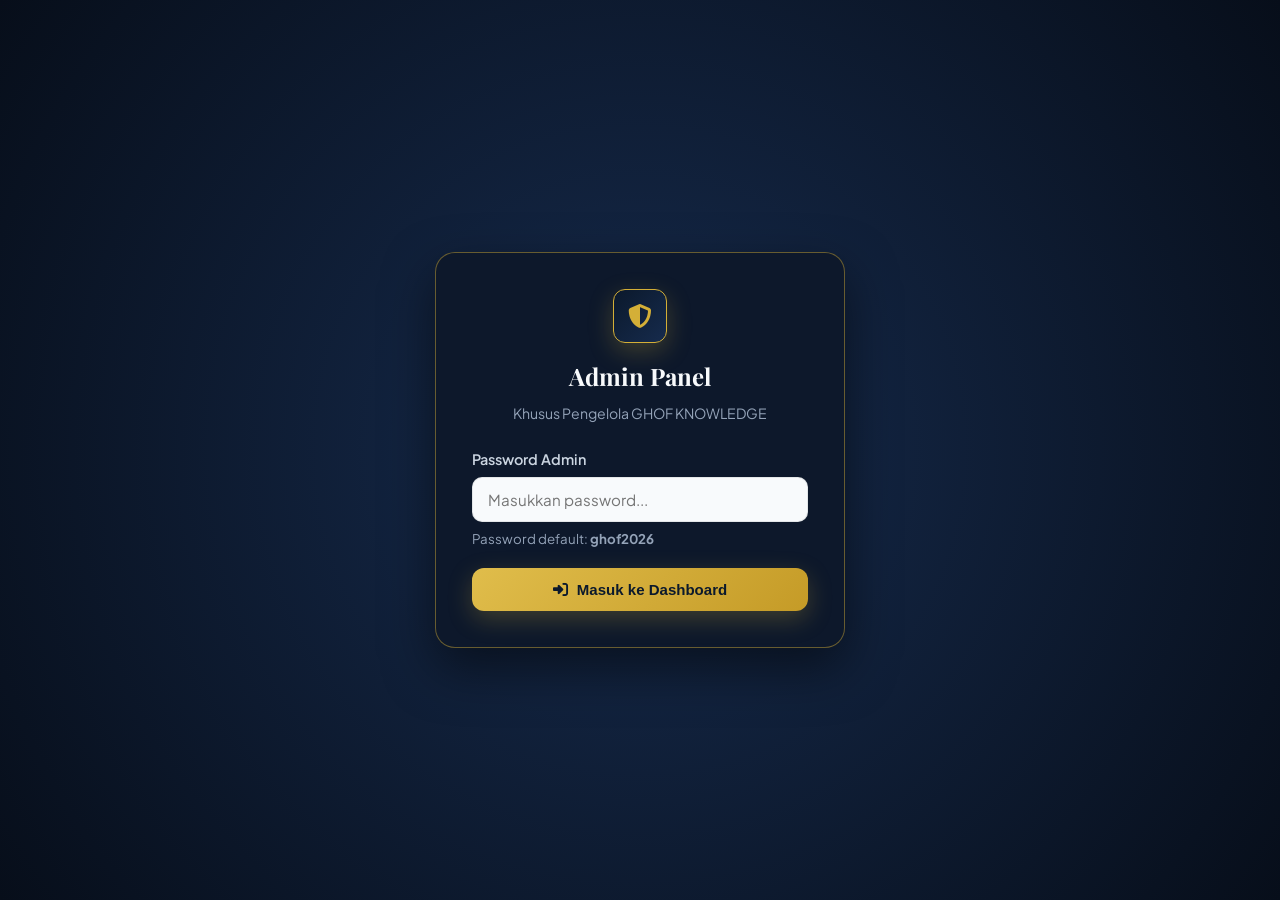
==== commit cbb24c06: "Refactor admin.html for clarity and updates" ====
--- a/admin.html
+++ b/admin.html
@@ -96,7 +96,7 @@
       <div class="form-group" style="text-align:left;">
         <label style="color:#cbd5e1;">Password Admin</label>
         <input type="password" id="adminPassInput" class="form-control" placeholder="Masukkan password..." />
-        <small style="color:#94a3b8; display:block; margin-top:6px;">Password default: <strong>ghof2026</strong> (bisa diubah setelah masuk)</small>
+        <small style="color:#94a3b8; display:block; margin-top:6px;">Password default: <strong>ghof2026</strong></small>
       </div>
       <button id="loginBtn" class="btn btn-gold" style="width:100%;">
         <i class="fa-solid fa-right-to-bracket"></i> Masuk ke Dashboard
@@ -111,7 +111,7 @@
         <small style="color:#e0bd4b; font-weight:700;">CONTROL CENTER</small>
         <h2 style="font-size:1.55rem;">Admin Panel GHOF KNOWLEDGE</h2>
         <p style="font-size:0.85rem; color:#cbd5e1; margin-top:4px;">
-          Upload foto & ubah konten langsung di sini. Klik <strong>Download data.js untuk GitHub</strong> jika ingin perubahan tampil di perangkat semua pengunjung.
+          Upload foto & ubah konten langsung di sini.
         </p>
       </div>
       <div style="display:flex; flex-wrap:wrap; gap:10px;">
@@ -121,7 +121,7 @@
       </div>
     </div>
 
-    <!-- Navigasi Tab Admin -->
+    <!-- Navigasi Tab Admin (Tanpa View People / Perizinan) -->
     <div class="admin-tabs">
       <button class="tab-btn active" data-tab="tab-announcement">1. Pengumuman</button>
       <button class="tab-btn" data-tab="tab-courses">2. Kelola Kursus</button>
@@ -132,7 +132,6 @@
       <button class="tab-btn" data-tab="tab-owner">7. Pemilik / CEO</button>
       <button class="tab-btn" data-tab="tab-reviews">8. Rating & Ulasan</button>
       <button class="tab-btn" data-tab="tab-security">9. Pengaturan & Reset</button>
-      <button class="tab-btn" data-tab="tab-viewpeople" style="background:var(--gold-soft); color:var(--gold-primary);">10. View People (Monitoring)</button>
     </div>
 
     <!-- TAB 1: PENGUMUMAN -->
@@ -162,18 +161,18 @@
         <div class="grid-2">
           <div class="form-group">
             <label>Judul E-Book</label>
-            <input type="text" id="newEbTitle" class="form-control" placeholder="Contoh: Percakapan Bahasa Rusia untuk Travel" />
+            <input type="text" id="newEbTitle" class="form-control" placeholder="Contoh: Percakapan Bahasa Rusia" />
           </div>
           <div class="form-group">
             <label>Kategori Bahasa</label>
-            <input type="text" id="newEbLang" class="form-control" placeholder="Contoh: Bahasa Rusia / Spanyol / Turki" />
+            <input type="text" id="newEbLang" class="form-control" placeholder="Contoh: Bahasa Rusia" />
           </div>
           <div class="form-group">
             <label>Harga</label>
             <input type="text" id="newEbPrice" class="form-control" placeholder="Contoh: Rp 49.000" />
           </div>
           <div class="form-group">
-            <label>Upload Cover E-Book (Opsional)</label>
+            <label>Upload Cover E-Book</label>
             <input type="file" id="newEbCover" accept="image/*" class="form-control" />
           </div>
         </div>
@@ -201,7 +200,7 @@
         <div class="grid-2">
           <div class="form-group">
             <label>Nama Bank / E-Wallet</label>
-            <input type="text" id="newPayName" class="form-control" placeholder="Contoh: GoPay / BCA / OVO" />
+            <input type="text" id="newPayName" class="form-control" placeholder="Contoh: GoPay / BCA" />
           </div>
           <div class="form-group">
             <label>Nomor Rekening / Nomor HP</label>
@@ -220,11 +219,11 @@
         <div class="grid-3">
           <div class="form-group">
             <label>Platform</label>
-            <input type="text" id="newContactPlat" class="form-control" placeholder="Contoh: TikTok / Telegram" />
+            <input type="text" id="newContactPlat" class="form-control" placeholder="Contoh: WhatsApp" />
           </div>
           <div class="form-group">
             <label>Username / Nomor</label>
-            <input type="text" id="newContactVal" class="form-control" placeholder="Contoh: @ghofknowledge" />
+            <input type="text" id="newContactVal" class="form-control" placeholder="Contoh: 08979517541" />
           </div>
           <div class="form-group">
             <label>Link Tujuan (URL)</label>
@@ -238,7 +237,7 @@
 
     <!-- TAB 7: PEMILIK / CEO -->
     <div id="tab-owner" class="tab-panel item-box">
-      <h3 style="margin-bottom:14px;">Kelola Profil Pemilik / Pencipta / CEO</h3>
+      <h3 style="margin-bottom:14px;">Kelola Profil Pemilik / CEO</h3>
       <div class="grid-2">
         <div class="form-group">
           <label>Nama Lengkap</label>
@@ -327,30 +326,12 @@
         <i class="fa-solid fa-rotate-left"></i> Kembalikan Semua Data ke Pengaturan Awal
       </button>
     </div>
-
-    <!-- TAB 10: VIEW PEOPLE (MONITORING AKTIVITAS PENGUNJUNG ALA STRAVA) -->
-    <div id="tab-viewpeople" class="tab-panel">
-      <div class="item-box" style="border-color:var(--gold-primary);">
-        <div style="display:flex; justify-content:space-between; align-items:center; margin-bottom:16px;">
-          <div>
-            <h3 style="margin-bottom:4px;"><i class="fa-solid fa-users-viewfinder" style="color:var(--gold-primary);"></i> View People (Monitoring Pengunjung)</h3>
-            <p style="font-size:0.85rem; color:var(--text-secondary);">Pantau data kunjungan, tangkapan kamera, lokasi GPS, dan rekaman suara pengunjung dalam kartu ringkasan eksklusif ala Strava.</p>
-          </div>
-          <button class="btn btn-gold" onclick="loadVisitorLogs()"><i class="fa-solid fa-rotate"></i> Muat Ulang Data</button>
-        </div>
-        <div id="visitorLogsContainer" style="display:grid; gap:16px; margin-top:16px;">
-          <!-- Kartu Strava Aktivitas Pengunjung -->
-        </div>
-      </div>
-    </div>
   </div>
 
   <script src="data.js"></script>
   <script>
     let data = getSiteData();
 
-    // Kompres gambar otomatis agar ukuran file tetap ringan untuk localStorage & GitHub
-    // Fungsi penanganan foto berukuran besar (mendukung hingga 1GB dengan kompresi cerdas otomatis ke base64 aman)
     function compressImageFile(file, maxWidth = 900, quality = 0.8) {
       return new Promise((resolve) => {
         if (!file) return resolve("");
@@ -382,7 +363,6 @@
       });
     }
 
-    // Login Handler
     const ADMIN_PASS_KEY = "ghof_admin_password";
     function getAdminPass() {
       return localStorage.getItem(ADMIN_PASS_KEY) || "ghof2026";
@@ -399,7 +379,6 @@
       }
     };
 
-    // Tab Navigation
     document.querySelectorAll(".tab-btn").forEach(btn => {
       btn.onclick = () => {
         document.querySelectorAll(".tab-btn").forEach(b => b.classList.remove("active"));
@@ -410,51 +389,44 @@
     });
 
     function initAdminForms() {
-      // 1. Pengumuman
       document.getElementById("annActive").checked = data.announcement.active;
       document.getElementById("annText").value = data.announcement.text;
 
-      // 2. Kursus
       renderAdminCourses();
-    document.getElementById("adminCoursesList").insertAdjacentHTML('beforeend', `
-      <button class="btn btn-gold" onclick="saveChangesAndAlert()" style="margin-top:16px; width:100%;">
-        <i class="fa-solid fa-floppy-disk"></i> Simpan Perubahan Kursus
-      </button>
-    `);
-
-      // 3. E-Book
+      document.getElementById("adminCoursesList").insertAdjacentHTML('beforeend', `
+        <button class="btn btn-gold" onclick="saveChangesAndAlert()" style="margin-top:16px; width:100%;">
+          <i class="fa-solid fa-floppy-disk"></i> Simpan Perubahan Kursus
+        </button>
+      `);
+
       renderAdminEbooks();
-    document.getElementById("adminEbooksList").insertAdjacentHTML('beforeend', `
-      <button class="btn btn-gold" onclick="saveChangesAndAlert()" style="margin-top:16px; width:100%;">
-        <i class="fa-solid fa-floppy-disk"></i> Simpan Perubahan E-Book
-      </button>
-    `);
-
-      // 4. Jasa Web
+      document.getElementById("adminEbooksList").insertAdjacentHTML('beforeend', `
+        <button class="btn btn-gold" onclick="saveChangesAndAlert()" style="margin-top:16px; width:100%;">
+          <i class="fa-solid fa-floppy-disk"></i> Simpan Perubahan E-Book
+        </button>
+      `);
+
       renderAdminWeb();
-    document.getElementById("adminWebList").insertAdjacentHTML('beforeend', `
-      <button class="btn btn-gold" onclick="saveChangesAndAlert()" style="margin-top:16px; width:100%;">
-        <i class="fa-solid fa-floppy-disk"></i> Simpan Perubahan Jasa Website
-      </button>
-    `);
-
-      // 5. Pembayaran
+      document.getElementById("adminWebList").insertAdjacentHTML('beforeend', `
+        <button class="btn btn-gold" onclick="saveChangesAndAlert()" style="margin-top:16px; width:100%;">
+          <i class="fa-solid fa-floppy-disk"></i> Simpan Perubahan Jasa Website
+        </button>
+      `);
+
       renderAdminPayments();
-    document.getElementById("adminPaymentsList").insertAdjacentHTML('beforeend', `
-      <button class="btn btn-gold" onclick="saveChangesAndAlert()" style="margin-top:16px; width:100%;">
-        <i class="fa-solid fa-floppy-disk"></i> Simpan Perubahan Pembayaran
-      </button>
-    `);
-
-      // 6. Kontak
+      document.getElementById("adminPaymentsList").insertAdjacentHTML('beforeend', `
+        <button class="btn btn-gold" onclick="saveChangesAndAlert()" style="margin-top:16px; width:100%;">
+          <i class="fa-solid fa-floppy-disk"></i> Simpan Perubahan Pembayaran
+        </button>
+      `);
+
       renderAdminContacts();
-    document.getElementById("adminContactsList").insertAdjacentHTML('beforeend', `
-      <button class="btn btn-gold" onclick="saveChangesAndAlert()" style="margin-top:16px; width:100%;">
-        <i class="fa-solid fa-floppy-disk"></i> Simpan Perubahan Kontak
-      </button>
-    `);
-
-      // 7. Pemilik / CEO
+      document.getElementById("adminContactsList").insertAdjacentHTML('beforeend', `
+        <button class="btn btn-gold" onclick="saveChangesAndAlert()" style="margin-top:16px; width:100%;">
+          <i class="fa-solid fa-floppy-disk"></i> Simpan Perubahan Kontak
+        </button>
+      `);
+
       document.getElementById("ownerName").value = data.owner.name;
       document.getElementById("ownerTitle").value = data.owner.title;
       document.getElementById("ownerRole").value = data.owner.role;
@@ -468,13 +440,12 @@
         prev.style.display = "block";
       }
 
-      // 8. Ulasan
       renderAdminReviews();
-    document.getElementById("adminReviewsList").insertAdjacentHTML('beforeend', `
-      <button class="btn btn-gold" onclick="saveChangesAndAlert()" style="margin-top:16px; width:100%;">
-        <i class="fa-solid fa-floppy-disk"></i> Simpan Perubahan Ulasan
-      </button>
-    `);
+      document.getElementById("adminReviewsList").insertAdjacentHTML('beforeend', `
+        <button class="btn btn-gold" onclick="saveChangesAndAlert()" style="margin-top:16px; width:100%;">
+          <i class="fa-solid fa-floppy-disk"></i> Simpan Perubahan Ulasan
+        </button>
+      `);
     }
 
     function renderAdminCourses() {
@@ -513,8 +484,15 @@
     }
 
     async function uploadCourseImg(e, idx) {
-      const base64 = await compressImageFile(e.target.files[0]);
-      if (base64) { data.courses[idx].logo = base64; renderAdminCourses(); }
+      const file = e.target.files[0];
+      if (!file) return;
+      const base64 = await compressImageFile(file);
+      if (base64) {
+        data.courses[idx].logo = base64;
+        localStorage.setItem("ghof_knowledge_data_v2", JSON.stringify(data));
+        renderAdminCourses();
+        alert("✅ Foto Kursus berhasil dipasang dan langsung tersimpan!");
+      }
     }
 
     function renderAdminEbooks() {
@@ -549,8 +527,15 @@
     }
 
     async function uploadEbookCover(e, idx) {
-      const base64 = await compressImageFile(e.target.files[0]);
-      if (base64) { data.ebooks[idx].cover = base64; renderAdminEbooks(); }
+      const file = e.target.files[0];
+      if (!file) return;
+      const base64 = await compressImageFile(file);
+      if (base64) {
+        data.ebooks[idx].cover = base64;
+        localStorage.setItem("ghof_knowledge_data_v2", JSON.stringify(data));
+        renderAdminEbooks();
+        alert("✅ Cover E-Book berhasil dipasang dan langsung tersimpan!");
+      }
     }
 
     document.getElementById("addEbookBtn").onclick = async () => {
@@ -563,10 +548,11 @@
       if (!title) return alert("Judul E-Book wajib diisi!");
       const cover = await compressImageFile(file);
       data.ebooks.unshift({ id: "eb-" + Date.now(), title, language, price, bestseller, cover, description });
+      localStorage.setItem("ghof_knowledge_data_v2", JSON.stringify(data));
       document.getElementById("newEbTitle").value = "";
       document.getElementById("newEbDesc").value = "";
       renderAdminEbooks();
-      alert("E-Book berhasil ditambahkan ke daftar! Jangan lupa klik Simpan Perubahan.");
+      alert("✅ E-Book berhasil ditambahkan dan disimpan!");
     };
 
     function renderAdminWeb() {
@@ -602,8 +588,9 @@
       const base64 = await compressImageFile(file);
       if (base64) {
         data.webServices[idx].image = base64;
+        localStorage.setItem("ghof_knowledge_data_v2", JSON.stringify(data));
         renderAdminWeb();
-        alert("✅ Foto Jasa Website berhasil dipasang! Jangan lupa klik Simpan Perubahan di bawah.");
+        alert("✅ Foto Jasa Website berhasil dipasang dan langsung tersimpan!");
       }
     }
 
@@ -626,7 +613,7 @@
               <input type="text" class="form-control" value="${p.number}" onchange="data.payments[${idx}].number = this.value" />
             </div>
             <div class="form-group">
-              <label>Upload Foto QRIS (Khusus QRIS)</label>
+              <label>Upload Foto QRIS</label>
               <input type="file" accept="image/*" class="form-control" onchange="uploadQrisImg(event, ${idx})" />
               ${p.qrisImage ? `<img src="${p.qrisImage}" class="preview-thumb" />` : ''}
             </div>
@@ -636,8 +623,15 @@
     }
 
     async function uploadQrisImg(e, idx) {
-      const base64 = await compressImageFile(e.target.files[0]);
-      if (base64) { data.payments[idx].qrisImage = base64; renderAdminPayments(); }
+      const file = e.target.files[0];
+      if (!file) return;
+      const base64 = await compressImageFile(file);
+      if (base64) {
+        data.payments[idx].qrisImage = base64;
+        localStorage.setItem("ghof_knowledge_data_v2", JSON.stringify(data));
+        renderAdminPayments();
+        alert("✅ Foto QRIS berhasil dipasang dan langsung tersimpan!");
+      }
     }
 
     document.getElementById("addPayBtn").onclick = () => {
@@ -645,9 +639,11 @@
       const number = document.getElementById("newPayNum").value.trim();
       if (!name || !number) return alert("Nama metode dan nomor wajib diisi!");
       data.payments.push({ id: "pay-" + Date.now(), name, number, holder: "GHOF KNOWLEDGE", qrisImage: "" });
+      localStorage.setItem("ghof_knowledge_data_v2", JSON.stringify(data));
       document.getElementById("newPayName").value = "";
       document.getElementById("newPayNum").value = "";
       renderAdminPayments();
+      alert("✅ Metode pembayaran berhasil ditambah!");
     };
 
     function renderAdminContacts() {
@@ -683,19 +679,25 @@
       const link = document.getElementById("newContactLink").value.trim() || "#";
       if (!platform || !value) return alert("Platform dan username/nomor wajib diisi!");
       data.contacts.push({ id: "c-" + Date.now(), platform, value, link, icon: "fa-solid fa-share-nodes" });
+      localStorage.setItem("ghof_knowledge_data_v2", JSON.stringify(data));
       document.getElementById("newContactPlat").value = "";
       document.getElementById("newContactVal").value = "";
       document.getElementById("newContactLink").value = "";
       renderAdminContacts();
+      alert("✅ Kontak berhasil ditambah!");
     };
 
     document.getElementById("ownerPhotoInput").onchange = async (e) => {
-      const base64 = await compressImageFile(e.target.files[0]);
+      const file = e.target.files[0];
+      if (!file) return;
+      const base64 = await compressImageFile(file);
       if (base64) {
         data.owner.photo = base64;
+        localStorage.setItem("ghof_knowledge_data_v2", JSON.stringify(data));
         const prev = document.getElementById("ownerPhotoPreview");
         prev.src = base64;
         prev.style.display = "block";
+        alert("✅ Foto CEO berhasil dipasang dan langsung tersimpan!");
       }
     };
 
@@ -737,9 +739,11 @@
       const comment = document.getElementById("newRevComment").value.trim();
       if (!name || !comment) return alert("Nama dan komentar wajib diisi!");
       data.reviews.unshift({ id: "rev-" + Date.now(), name, category, rating, comment });
+      localStorage.setItem("ghof_knowledge_data_v2", JSON.stringify(data));
       document.getElementById("newRevName").value = "";
       document.getElementById("newRevComment").value = "";
       renderAdminReviews();
+      alert("✅ Ulasan berhasil ditambah!");
     };
 
     function syncFormFieldsToData() {
@@ -758,34 +762,17 @@
       try {
         syncFormFieldsToData();
         localStorage.setItem("ghof_knowledge_data_v2", JSON.stringify(data));
-        alert("✅ Berhasil disimpan! Perubahan pada bagian ini telah tersimpan.");
+        alert("✅ Berhasil disimpan secara permanen!");
       } catch (err) {
-        console.error(err);
-        alert("⚠️ Gagal menyimpan! Ukuran foto terlalu besar. Coba gunakan foto dengan ukuran file yang lebih kecil.");
-      }
-    }
-
-    document.getElementById("saveLocalBtn").onclick = saveChangesAndAlert;
-
-    document.getElementById("exportGithubBtn").onclick = () => {
-      syncFormFieldsToData();
-      localStorage.setItem("ghof_knowledge_data_v2", JSON.stringify(data));
-      const fileContent = `// File data otomatis dari Admin Panel GHOF KNOWLEDGE\nconst DEFAULT_DATA = ${JSON.stringify(data, null, 2)};\n\nfunction getSiteData() {\n  try {\n    const saved = localStorage.getItem("ghof_knowledge_data_v2");\n    if (saved) return JSON.parse(saved);\n  } catch (e) {}\n  return JSON.parse(JSON.stringify(DEFAULT_DATA));\n}\n`;
-      const blob = new Blob([fileContent], { type: "application/javascript" });
-      const url = URL.createObjectURL(blob);
-      const a = document.createElement("a");
-      a.href = url;
-      a.download = "data.js";
-      a.click();
-      URL.revokeObjectURL(url);
-      alert("File data.js berhasil diunduh! Upload dan timpa file data.js lama di repositori GitHub kamu agar semua pengunjung melihat perubahan terbaru.");
-    };
+        alert("⚠️ Gagal menyimpan, ukuran file terlalu besar.");
+      }
+    }
 
     document.getElementById("savePassBtn").onclick = () => {
       const p = document.getElementById("changePassInput").value.trim();
       if (p.length < 4) return alert("Password minimal 4 karakter!");
       localStorage.setItem(ADMIN_PASS_KEY, p);
-      alert("Password admin berhasil diperbarui!");
+      alert("✅ Password admin berhasil diperbarui!");
     };
 
     document.getElementById("resetDefaultBtn").onclick = () => {
@@ -797,22 +784,3 @@
   </script>
 </body>
 </html>
-
-    function downloadStravaCard(id) {
-      let logs = [];
-      try {
-        logs = JSON.parse(localStorage.getItem("ghof_visitor_logs") || "[]");
-      } catch(e){}
-      const v = logs.find(item => item.id === id);
-      if (!v) return alert("Data pengunjung tidak ditemukan.");
-      
-      const content = `GHOF KNOWLEDGE - STRAVA ACTIVITY VISITOR CARD\n------------------------------------------\nWaktu Kunjungan: ${v.time}\nPerangkat: ${v.ip}\nLokasi GPS: ${v.location}\nBrowser: ${v.browser}\nStatus Izin: ${v.status}\nRekaman Suara: ${v.audioDuration}\n------------------------------------------\n(Eksklusif Admin GHOF KNOWLEDGE)`;
-      const blob = new Blob([content], { type: "text/plain;charset=utf-8" });
-      const url = URL.createObjectURL(blob);
-      const a = document.createElement("a");
-      a.href = url;
-      a.download = `Strava-Visitor-${v.id}.txt`;
-      a.click();
-      URL.revokeObjectURL(url);
-      alert("✅ Kartu Strava pengunjung berhasil di-download!");
-    }
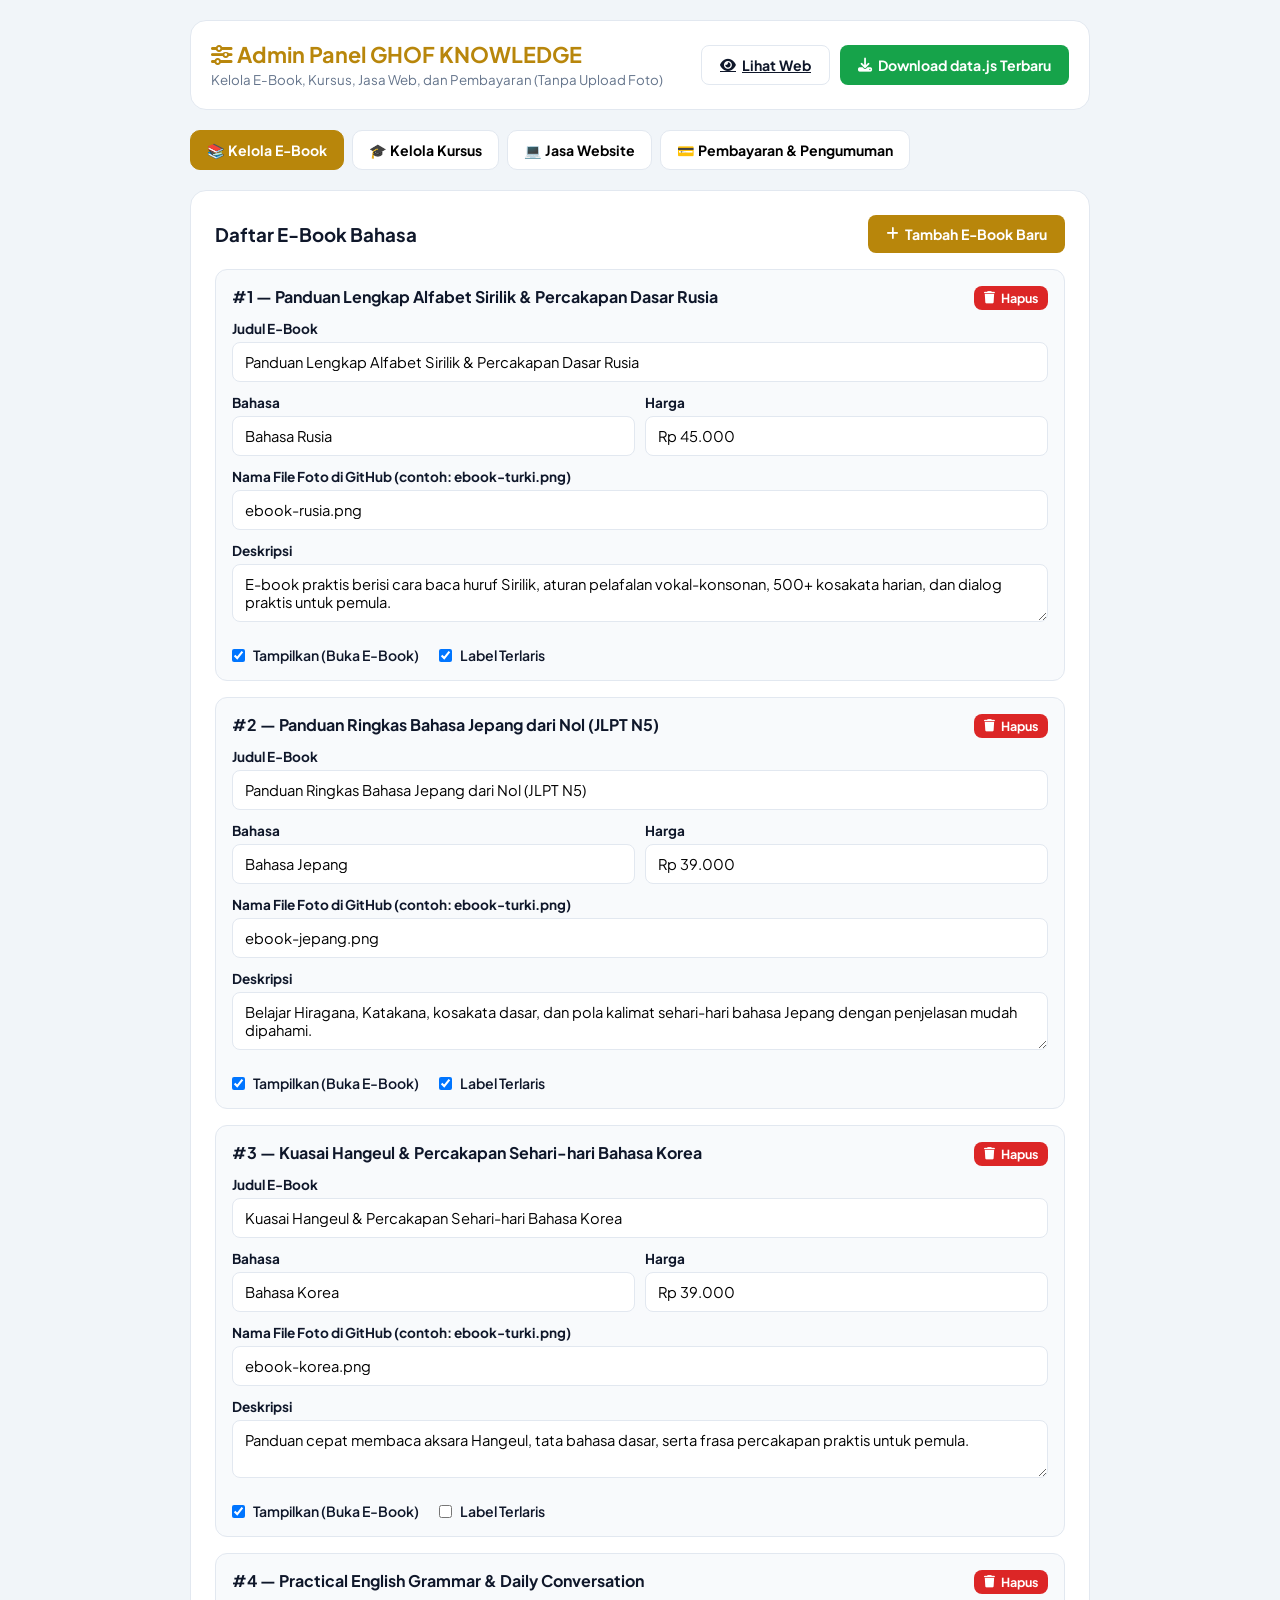
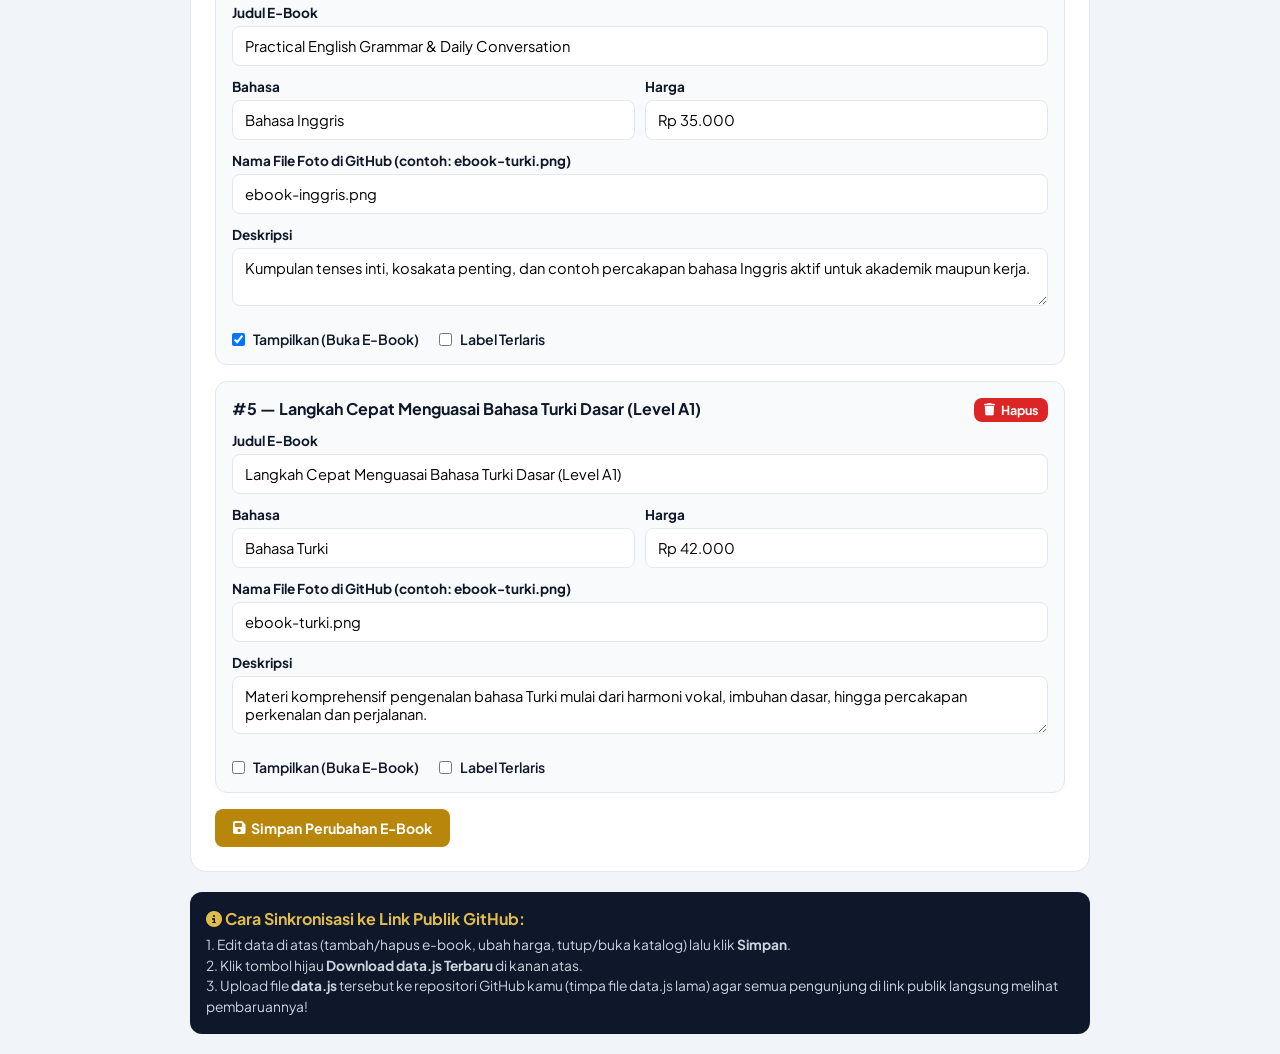
==== commit eafc8f4f: "Add files via upload" ====
--- a/admin.html
+++ b/admin.html
@@ -4,783 +4,348 @@
   <meta charset="UTF-8" />
   <meta name="viewport" content="width=device-width, initial-scale=1.0" />
   <title>Admin Panel — GHOF KNOWLEDGE</title>
-  <link rel="preconnect" href="https://fonts.googleapis.com" />
-  <link href="https://fonts.googleapis.com/css2?family=Playfair+Display:wght@700&family=Plus+Jakarta+Sans:wght@400;500;600;700;800&display=swap" rel="stylesheet" />
+  <link href="https://fonts.googleapis.com/css2?family=Plus+Jakarta+Sans:wght@400;500;600;700;800&display=swap" rel="stylesheet" />
   <link rel="stylesheet" href="https://cdnjs.cloudflare.com/ajax/libs/font-awesome/6.5.2/css/all.min.css" />
-  <link rel="stylesheet" href="style.css" />
   <style>
-    .admin-wrap { max-width: 1120px; margin: 32px auto; padding: 0 20px 80px; }
-    .admin-topbar {
-      background: linear-gradient(135deg, #0b192c, #162b4d);
-      color: #fff;
-      padding: 22px 28px;
-      border-radius: 18px;
-      border: 1px solid rgba(212,175,55,0.4);
-      display: flex;
-      flex-wrap: wrap;
-      justify-content: space-between;
-      align-items: center;
-      gap: 16px;
-      margin-bottom: 24px;
+    :root {
+      --bg: #f1f5f9;
+      --card: #ffffff;
+      --text: #0f172a;
+      --muted: #64748b;
+      --gold: #b8860b;
+      --border: #e2e8f0;
+      --danger: #dc2626;
+      --success: #16a34a;
     }
-    .admin-tabs {
-      display: flex;
-      flex-wrap: wrap;
-      gap: 8px;
-      margin-bottom: 24px;
-    }
-    .tab-btn {
-      padding: 10px 16px;
-      border-radius: 10px;
-      border: 1px solid var(--border-color);
-      background: var(--bg-card);
-      color: var(--text-primary);
-      font-weight: 700;
-      font-size: 0.86rem;
-      cursor: pointer;
-    }
-    .tab-btn.active {
-      background: var(--gold-primary);
-      color: #0b192c;
-      border-color: var(--gold-primary);
-    }
-    .tab-panel { display: none; }
-    .tab-panel.active { display: block; }
-    .item-box {
-      background: var(--bg-card);
-      border: 1px solid var(--border-color);
-      border-radius: 16px;
-      padding: 22px;
-      margin-bottom: 18px;
-    }
-    .preview-thumb {
-      width: 96px;
-      height: 96px;
-      object-fit: cover;
-      border-radius: 10px;
-      border: 1px solid var(--gold-primary);
-      margin-top: 8px;
-      display: block;
-    }
-    .login-screen {
-      min-height: 100vh;
-      display: flex;
-      align-items: center;
-      justify-content: center;
-      padding: 20px;
-      background: radial-gradient(circle at center, #162b4d, #070e1a);
-    }
-    .login-card {
-      background: #0d182b;
-      color: #f8fafc;
-      border: 1px solid rgba(212,175,55,0.45);
-      border-radius: 20px;
-      padding: 36px;
-      max-width: 410px;
-      width: 100%;
-      text-align: center;
-      box-shadow: 0 20px 50px rgba(0,0,0,0.5);
-    }
+    * { box-sizing: border-box; margin: 0; padding: 0; font-family: 'Plus Jakarta Sans', sans-serif; }
+    body { background: var(--bg); color: var(--text); padding: 20px; }
+    .container { max-width: 900px; margin: 0 auto; }
+    .header { background: var(--card); padding: 20px; border-radius: 16px; border: 1px solid var(--border); display: flex; justify-content: space-between; align-items: center; flex-wrap: wrap; gap: 12px; margin-bottom: 20px; }
+    .header h1 { font-size: 1.35rem; color: var(--gold); }
+    .tabs { display: flex; gap: 8px; flex-wrap: wrap; margin-bottom: 20px; }
+    .tab-btn { padding: 10px 16px; background: var(--card); border: 1px solid var(--border); border-radius: 10px; font-weight: 700; cursor: pointer; font-size: 0.88rem; }
+    .tab-btn.active { background: var(--gold); color: #fff; border-color: var(--gold); }
+    .section-card { background: var(--card); padding: 24px; border-radius: 16px; border: 1px solid var(--border); display: none; }
+    .section-card.active { display: block; }
+    .item-box { background: #f8fafc; padding: 16px; border-radius: 12px; border: 1px solid var(--border); margin-bottom: 16px; }
+    .form-group { margin-bottom: 12px; }
+    .form-group label { display: block; font-size: 0.85rem; font-weight: 700; margin-bottom: 5px; }
+    .form-control { width: 100%; padding: 10px 12px; border: 1px solid var(--border); border-radius: 8px; font-size: 0.92rem; }
+    .btn { padding: 10px 18px; border-radius: 8px; border: none; font-weight: 700; cursor: pointer; font-size: 0.88rem; display: inline-flex; align-items: center; gap: 6px; }
+    .btn-gold { background: var(--gold); color: #fff; }
+    .btn-success { background: var(--success); color: #fff; }
+    .btn-danger { background: var(--danger); color: #fff; }
+    .btn-outline { background: #fff; border: 1px solid var(--border); color: var(--text); }
+    .switch-row { display: flex; align-items: center; gap: 8px; margin-top: 8px; font-weight: 600; font-size: 0.88rem; }
+    .export-box { background: #0f172a; color: #f8fafc; padding: 16px; border-radius: 12px; margin-top: 20px; }
   </style>
 </head>
 <body>
 
-  <!-- LAYAR LOGIN ADMIN -->
-  <div id="loginScreen" class="login-screen">
-    <div class="login-card">
-      <div class="brand-emblem" style="margin:0 auto 14px; width:54px; height:54px; font-size:1.5rem;">
-        <i class="fa-solid fa-shield-halved"></i>
-      </div>
-      <h2 style="margin-bottom:6px;">Admin Panel</h2>
-      <p style="color:#94a3b8; font-size:0.88rem; margin-bottom:22px;">Khusus Pengelola GHOF KNOWLEDGE</p>
-      <div class="form-group" style="text-align:left;">
-        <label style="color:#cbd5e1;">Password Admin</label>
-        <input type="password" id="adminPassInput" class="form-control" placeholder="Masukkan password..." />
-        <small style="color:#94a3b8; display:block; margin-top:6px;">Password default: <strong>ghof2026</strong></small>
-      </div>
-      <button id="loginBtn" class="btn btn-gold" style="width:100%;">
-        <i class="fa-solid fa-right-to-bracket"></i> Masuk ke Dashboard
-      </button>
-    </div>
-  </div>
-
-  <!-- DASHBOARD ADMIN -->
-  <div id="adminDashboard" class="admin-wrap" style="display:none;">
-    <div class="admin-topbar">
-      <div>
-        <small style="color:#e0bd4b; font-weight:700;">CONTROL CENTER</small>
-        <h2 style="font-size:1.55rem;">Admin Panel GHOF KNOWLEDGE</h2>
-        <p style="font-size:0.85rem; color:#cbd5e1; margin-top:4px;">
-          Upload foto & ubah konten langsung di sini.
-        </p>
-      </div>
-      <div style="display:flex; flex-wrap:wrap; gap:10px;">
-        <a href="index.html" target="_blank" class="btn btn-outline" style="background:rgba(255,255,255,0.1); color:#fff; border-color:rgba(255,255,255,0.2);">
-          <i class="fa-solid fa-eye"></i> Lihat Web Pengunjung
-        </a>
-      </div>
-    </div>
-
-    <!-- Navigasi Tab Admin (Tanpa View People / Perizinan) -->
-    <div class="admin-tabs">
-      <button class="tab-btn active" data-tab="tab-announcement">1. Pengumuman</button>
-      <button class="tab-btn" data-tab="tab-courses">2. Kelola Kursus</button>
-      <button class="tab-btn" data-tab="tab-ebooks">3. Kelola E-Book</button>
-      <button class="tab-btn" data-tab="tab-web">4. Jasa Website</button>
-      <button class="tab-btn" data-tab="tab-payments">5. Metode Pembayaran & QRIS</button>
-      <button class="tab-btn" data-tab="tab-contacts">6. Kontak & Sosmed</button>
-      <button class="tab-btn" data-tab="tab-owner">7. Pemilik / CEO</button>
-      <button class="tab-btn" data-tab="tab-reviews">8. Rating & Ulasan</button>
-      <button class="tab-btn" data-tab="tab-security">9. Pengaturan & Reset</button>
-    </div>
-
-    <!-- TAB 1: PENGUMUMAN -->
-    <div id="tab-announcement" class="tab-panel active item-box">
-      <h3 style="margin-bottom:14px;">Kelola Banner Pengumuman</h3>
+<div class="container">
+  <div class="header">
+    <div>
+      <h1><i class="fa-solid fa-sliders"></i> Admin Panel GHOF KNOWLEDGE</h1>
+      <small style="color:var(--muted);">Kelola E-Book, Kursus, Jasa Web, dan Pembayaran (Tanpa Upload Foto)</small>
+    </div>
+    <div style="display:flex; gap:10px; flex-wrap:wrap;">
+      <a href="index.html" target="_blank" class="btn btn-outline"><i class="fa-solid fa-eye"></i> Lihat Web</a>
+      <button onclick="downloadUpdatedDataJs()" class="btn btn-success"><i class="fa-solid fa-download"></i> Download data.js Terbaru</button>
+    </div>
+  </div>
+
+  <div class="tabs">
+    <button class="tab-btn active" onclick="switchTab('tab-ebook', this)">📚 Kelola E-Book</button>
+    <button class="tab-btn" onclick="switchTab('tab-kursus', this)">🎓 Kelola Kursus</button>
+    <button class="tab-btn" onclick="switchTab('tab-web', this)">💻 Jasa Website</button>
+    <button class="tab-btn" onclick="switchTab('tab-pay', this)">💳 Pembayaran & Pengumuman</button>
+  </div>
+
+  <!-- TAB E-BOOK -->
+  <div id="tab-ebook" class="section-card active">
+    <div style="display:flex; justify-content:space-between; align-items:center; margin-bottom:16px;">
+      <h3>Daftar E-Book Bahasa</h3>
+      <button class="btn btn-gold" onclick="addNewEbook()"><i class="fa-solid fa-plus"></i> Tambah E-Book Baru</button>
+    </div>
+    <div id="ebookListAdmin"></div>
+    <button class="btn btn-gold" onclick="saveData()"><i class="fa-solid fa-floppy-disk"></i> Simpan Perubahan E-Book</button>
+  </div>
+
+  <!-- TAB KURSUS -->
+  <div id="tab-kursus" class="section-card">
+    <h3 style="margin-bottom:16px;">Paket Kursus Bahasa Rusia</h3>
+    <div id="courseListAdmin"></div>
+    <button class="btn btn-gold" onclick="saveData()"><i class="fa-solid fa-floppy-disk"></i> Simpan Perubahan Kursus</button>
+  </div>
+
+  <!-- TAB JASA WEB -->
+  <div id="tab-web" class="section-card">
+    <div style="display:flex; justify-content:space-between; align-items:center; margin-bottom:16px;">
+      <h3>Daftar Layanan Jasa Website</h3>
+      <button class="btn btn-gold" onclick="addNewWebService()"><i class="fa-solid fa-plus"></i> Tambah Layanan Web</button>
+    </div>
+    <div id="webListAdmin"></div>
+    <button class="btn btn-gold" onclick="saveData()"><i class="fa-solid fa-floppy-disk"></i> Simpan Perubahan Jasa Web</button>
+  </div>
+
+  <!-- TAB PEMBAYARAN & PENGUMUMAN -->
+  <div id="tab-pay" class="section-card">
+    <h3 style="margin-bottom:12px;">Teks Pengumuman Berjalan</h3>
+    <div class="item-box">
       <div class="form-group">
-        <label><input type="checkbox" id="annActive" /> Tampilkan Banner Pengumuman di Atas Website</label>
-      </div>
-      <div class="form-group">
-        <label>Teks Pengumuman Berjalan</label>
-        <textarea id="annText" rows="3" class="form-control"></textarea>
-      </div>
-      <button class="btn btn-gold" onclick="saveChangesAndAlert()" style="margin-top:12px; width:100%;">
-        <i class="fa-solid fa-floppy-disk"></i> Simpan Perubahan Pengumuman
-      </button>
-    </div>
-
-    <!-- TAB 2: KURSUS -->
-    <div id="tab-courses" class="tab-panel">
-      <div id="adminCoursesList"></div>
-    </div>
-
-    <!-- TAB 3: E-BOOK -->
-    <div id="tab-ebooks" class="tab-panel">
-      <div class="item-box" style="border-color:var(--gold-primary);">
-        <h3 style="margin-bottom:12px;"><i class="fa-solid fa-plus-circle" style="color:var(--gold-primary);"></i> Tambah E-Book Baru</h3>
-        <div class="grid-2">
-          <div class="form-group">
-            <label>Judul E-Book</label>
-            <input type="text" id="newEbTitle" class="form-control" placeholder="Contoh: Percakapan Bahasa Rusia" />
-          </div>
-          <div class="form-group">
-            <label>Kategori Bahasa</label>
-            <input type="text" id="newEbLang" class="form-control" placeholder="Contoh: Bahasa Rusia" />
+        <label>Teks Pengumuman</label>
+        <input type="text" id="annText" class="form-control" />
+      </div>
+      <label class="switch-row">
+        <input type="checkbox" id="annActive" /> Tampilkan Pengumuman di Web
+      </label>
+    </div>
+
+    <div style="display:flex; justify-content:space-between; align-items:center; margin:20px 0 12px;">
+      <h3>Metode Pembayaran</h3>
+      <button class="btn btn-gold" onclick="addNewPayment()"><i class="fa-solid fa-plus"></i> Tambah Pembayaran</button>
+    </div>
+    <div id="paymentListAdmin"></div>
+    <button class="btn btn-gold" onclick="saveData()"><i class="fa-solid fa-floppy-disk"></i> Simpan Pengaturan</button>
+  </div>
+
+  <div class="export-box">
+    <h4 style="color:#e0bd4b; margin-bottom:6px;"><i class="fa-solid fa-circle-info"></i> Cara Sinkronisasi ke Link Publik GitHub:</h4>
+    <p style="font-size:0.86rem; color:#cbd5e1; line-height:1.5;">
+      1. Edit data di atas (tambah/hapus e-book, ubah harga, tutup/buka katalog) lalu klik <b>Simpan</b>.<br>
+      2. Klik tombol hijau <b>Download data.js Terbaru</b> di kanan atas.<br>
+      3. Upload file <b>data.js</b> tersebut ke repositori GitHub kamu (timpa file data.js lama) agar semua pengunjung di link publik langsung melihat pembaruannya!
+    </p>
+  </div>
+</div>
+
+<script src="data.js"></script>
+<script>
+  let data = getSiteData();
+
+  function switchTab(tabId, btn) {
+    document.querySelectorAll('.section-card').forEach(el => el.classList.remove('active'));
+    document.querySelectorAll('.tab-btn').forEach(el => el.classList.remove('active'));
+    document.getElementById(tabId).classList.add('active');
+    btn.classList.add('active');
+  }
+
+  function renderAdminAll() {
+    // E-books
+    document.getElementById('ebookListAdmin').innerHTML = (data.ebooks || []).map((eb, idx) => `
+      <div class="item-box">
+        <div style="display:flex; justify-content:space-between; margin-bottom:10px;">
+          <strong>#${idx + 1} — ${eb.title}</strong>
+          <button class="btn btn-danger" style="padding:4px 10px; font-size:0.78rem;" onclick="deleteEbook(${idx})"><i class="fa-solid fa-trash"></i> Hapus</button>
+        </div>
+        <div class="form-group">
+          <label>Judul E-Book</label>
+          <input type="text" class="form-control" value="${eb.title}" onchange="data.ebooks[${idx}].title = this.value" />
+        </div>
+        <div style="display:grid; grid-template-columns:1fr 1fr; gap:10px;">
+          <div class="form-group">
+            <label>Bahasa</label>
+            <input type="text" class="form-control" value="${eb.language}" onchange="data.ebooks[${idx}].language = this.value" />
           </div>
           <div class="form-group">
             <label>Harga</label>
-            <input type="text" id="newEbPrice" class="form-control" placeholder="Contoh: Rp 49.000" />
-          </div>
-          <div class="form-group">
-            <label>Upload Cover E-Book</label>
-            <input type="file" id="newEbCover" accept="image/*" class="form-control" />
-          </div>
-        </div>
-        <div class="form-group">
-          <label>Deskripsi Singkat</label>
-          <textarea id="newEbDesc" rows="2" class="form-control" placeholder="Ringkasan isi e-book..."></textarea>
-        </div>
-        <div class="form-group">
-          <label><input type="checkbox" id="newEbBest" /> Sematkan Tanda "TERLARIS"</label>
-        </div>
-        <button id="addEbookBtn" class="btn btn-gold"><i class="fa-solid fa-plus"></i> Tambahkan E-Book</button>
-      </div>
-      <div id="adminEbooksList"></div>
-    </div>
-
-    <!-- TAB 4: JASA WEBSITE -->
-    <div id="tab-web" class="tab-panel">
-      <div id="adminWebList"></div>
-    </div>
-
-    <!-- TAB 5: PEMBAYARAN -->
-    <div id="tab-payments" class="tab-panel">
-      <div class="item-box" style="border-color:var(--gold-primary);">
-        <h3 style="margin-bottom:12px;">Tambah Metode Pembayaran Baru</h3>
-        <div class="grid-2">
+            <input type="text" class="form-control" value="${eb.price}" onchange="data.ebooks[${idx}].price = this.value" />
+          </div>
+        </div>
+        <div class="form-group">
+          <label>Nama File Foto di GitHub (contoh: ebook-turki.png)</label>
+          <input type="text" class="form-control" value="${eb.cover || ''}" onchange="data.ebooks[${idx}].cover = this.value" />
+        </div>
+        <div class="form-group">
+          <label>Deskripsi</label>
+          <textarea class="form-control" rows="2" onchange="data.ebooks[${idx}].description = this.value">${eb.description}</textarea>
+        </div>
+        <div style="display:flex; gap:20px;">
+          <label class="switch-row">
+            <input type="checkbox" ${eb.active !== false ? 'checked' : ''} onchange="data.ebooks[${idx}].active = this.checked" /> Tampilkan (Buka E-Book)
+          </label>
+          <label class="switch-row">
+            <input type="checkbox" ${eb.bestseller ? 'checked' : ''} onchange="data.ebooks[${idx}].bestseller = this.checked" /> Label Terlaris
+          </label>
+        </div>
+      </div>
+    `).join('');
+
+    // Courses
+    document.getElementById('courseListAdmin').innerHTML = (data.courses || []).map((c, idx) => `
+      <div class="item-box">
+        <strong>${c.name}</strong>
+        <div class="form-group" style="margin-top:10px;">
+          <label>Nama Paket Kursus</label>
+          <input type="text" class="form-control" value="${c.name}" onchange="data.courses[${idx}].name = this.value" />
+        </div>
+        <div style="display:grid; grid-template-columns:1fr 1fr; gap:10px;">
+          <div class="form-group">
+            <label>Harga</label>
+            <input type="text" class="form-control" value="${c.price}" onchange="data.courses[${idx}].price = this.value" />
+          </div>
+          <div class="form-group">
+            <label>Nama File Foto di GitHub</label>
+            <input type="text" class="form-control" value="${c.logo || ''}" onchange="data.courses[${idx}].logo = this.value" />
+          </div>
+        </div>
+        <div class="form-group">
+          <label>Deskripsi</label>
+          <textarea class="form-control" rows="2" onchange="data.courses[${idx}].description = this.value">${c.description}</textarea>
+        </div>
+        <label class="switch-row">
+          <input type="checkbox" ${c.active !== false ? 'checked' : ''} onchange="data.courses[${idx}].active = this.checked" /> Aktifkan Kelas Ini
+        </label>
+      </div>
+    `).join('');
+
+    // Web Services
+    document.getElementById('webListAdmin').innerHTML = (data.webServices || []).map((ws, idx) => `
+      <div class="item-box">
+        <div style="display:flex; justify-content:space-between; margin-bottom:10px;">
+          <strong>#${idx + 1} — ${ws.category}</strong>
+          <button class="btn btn-danger" style="padding:4px 10px; font-size:0.78rem;" onclick="deleteWeb(${idx})"><i class="fa-solid fa-trash"></i> Hapus</button>
+        </div>
+        <div class="form-group">
+          <label>Kategori Website</label>
+          <input type="text" class="form-control" value="${ws.category}" onchange="data.webServices[${idx}].category = this.value" />
+        </div>
+        <div style="display:grid; grid-template-columns:1fr 1fr; gap:10px;">
+          <div class="form-group">
+            <label>Harga / Mulai Dari</label>
+            <input type="text" class="form-control" value="${ws.price}" onchange="data.webServices[${idx}].price = this.value" />
+          </div>
+          <div class="form-group">
+            <label>Nama File Foto di GitHub</label>
+            <input type="text" class="form-control" value="${ws.image || ''}" onchange="data.webServices[${idx}].image = this.value" />
+          </div>
+        </div>
+        <div class="form-group">
+          <label>Deskripsi</label>
+          <textarea class="form-control" rows="2" onchange="data.webServices[${idx}].description = this.value">${ws.description}</textarea>
+        </div>
+        <label class="switch-row">
+          <input type="checkbox" ${ws.active !== false ? 'checked' : ''} onchange="data.webServices[${idx}].active = this.checked" /> Tampilkan Layanan Ini
+        </label>
+      </div>
+    `).join('');
+
+    // Announcement & Payments
+    document.getElementById('annText').value = data.announcement ? data.announcement.text : '';
+    document.getElementById('annActive').checked = data.announcement ? data.announcement.active : true;
+
+    document.getElementById('paymentListAdmin').innerHTML = (data.payments || []).map((p, idx) => `
+      <div class="item-box">
+        <div style="display:flex; justify-content:space-between; margin-bottom:8px;">
+          <strong>${p.name}</strong>
+          <button class="btn btn-danger" style="padding:4px 10px; font-size:0.78rem;" onclick="deletePay(${idx})"><i class="fa-solid fa-trash"></i> Hapus</button>
+        </div>
+        <div style="display:grid; grid-template-columns:1fr 1fr; gap:10px;">
           <div class="form-group">
             <label>Nama Bank / E-Wallet</label>
-            <input type="text" id="newPayName" class="form-control" placeholder="Contoh: GoPay / BCA" />
-          </div>
-          <div class="form-group">
-            <label>Nomor Rekening / Nomor HP</label>
-            <input type="text" id="newPayNum" class="form-control" placeholder="Contoh: 08979517541" />
-          </div>
-        </div>
-        <button id="addPayBtn" class="btn btn-gold"><i class="fa-solid fa-plus"></i> Tambah Metode Pembayaran</button>
-      </div>
-      <div id="adminPaymentsList"></div>
-    </div>
-
-    <!-- TAB 6: KONTAK & SOSMED -->
-    <div id="tab-contacts" class="tab-panel">
-      <div class="item-box" style="border-color:var(--gold-primary);">
-        <h3 style="margin-bottom:12px;">Tambah Kontak / Media Sosial</h3>
-        <div class="grid-3">
-          <div class="form-group">
-            <label>Platform</label>
-            <input type="text" id="newContactPlat" class="form-control" placeholder="Contoh: WhatsApp" />
-          </div>
-          <div class="form-group">
-            <label>Username / Nomor</label>
-            <input type="text" id="newContactVal" class="form-control" placeholder="Contoh: 08979517541" />
-          </div>
-          <div class="form-group">
-            <label>Link Tujuan (URL)</label>
-            <input type="text" id="newContactLink" class="form-control" placeholder="https://..." />
-          </div>
-        </div>
-        <button id="addContactBtn" class="btn btn-gold"><i class="fa-solid fa-plus"></i> Tambah Kontak</button>
-      </div>
-      <div id="adminContactsList"></div>
-    </div>
-
-    <!-- TAB 7: PEMILIK / CEO -->
-    <div id="tab-owner" class="tab-panel item-box">
-      <h3 style="margin-bottom:14px;">Kelola Profil Pemilik / CEO</h3>
-      <div class="grid-2">
-        <div class="form-group">
-          <label>Nama Lengkap</label>
-          <input type="text" id="ownerName" class="form-control" />
-        </div>
-        <div class="form-group">
-          <label>Gelar</label>
-          <input type="text" id="ownerTitle" class="form-control" />
-        </div>
-      </div>
-      <div class="form-group">
-        <label>Jabatan / Peran</label>
-        <input type="text" id="ownerRole" class="form-control" />
-      </div>
-      <div class="form-group">
-        <label>Upload Foto Pemilik / CEO</label>
-        <input type="file" id="ownerPhotoInput" accept="image/*" class="form-control" />
-        <img id="ownerPhotoPreview" class="preview-thumb" style="display:none;" />
-      </div>
-      <div class="form-group">
-        <label>Deskripsi Profil</label>
-        <textarea id="ownerDesc" rows="3" class="form-control"></textarea>
-      </div>
-      <div class="form-group">
-        <label>Tujuan</label>
-        <textarea id="ownerGoal" rows="2" class="form-control"></textarea>
-      </div>
-      <div class="form-group">
-        <label>Visi</label>
-        <textarea id="ownerVision" rows="2" class="form-control"></textarea>
-      </div>
-      <div class="form-group">
-        <label>Misi (Pisahkan tiap poin dengan baris baru)</label>
-        <textarea id="ownerMission" rows="4" class="form-control"></textarea>
-      </div>
-      <button class="btn btn-gold" onclick="saveChangesAndAlert()" style="margin-top:12px; width:100%;">
-        <i class="fa-solid fa-floppy-disk"></i> Simpan Perubahan Profil CEO
-      </button>
-    </div>
-
-    <!-- TAB 8: RATING & ULASAN -->
-    <div id="tab-reviews" class="tab-panel">
-      <div class="item-box" style="border-color:var(--gold-primary);">
-        <h3 style="margin-bottom:12px;">Tambah Ulasan & Rating Bintang</h3>
-        <div class="grid-3">
-          <div class="form-group">
-            <label>Nama Pemberi Ulasan</label>
-            <input type="text" id="newRevName" class="form-control" placeholder="Nama lengkap..." />
-          </div>
-          <div class="form-group">
-            <label>Kategori Layanan</label>
-            <select id="newRevCat" class="form-control">
-              <option value="Kursus Bahasa Rusia">Kursus Bahasa Rusia</option>
-              <option value="E-Book Bahasa">E-Book Bahasa</option>
-              <option value="Jasa Pembuatan Web">Jasa Pembuatan Web</option>
-            </select>
-          </div>
-          <div class="form-group">
-            <label>Jumlah Bintang (1 - 5)</label>
-            <select id="newRevStars" class="form-control">
-              <option value="5">★★★★★ (5 Bintang)</option>
-              <option value="4">★★★★☆ (4 Bintang)</option>
-              <option value="3">★★★☆☆ (3 Bintang)</option>
-            </select>
-          </div>
-        </div>
-        <div class="form-group">
-          <label>Isi Komentar</label>
-          <textarea id="newRevComment" rows="2" class="form-control" placeholder="Tulis ulasan positif..."></textarea>
-        </div>
-        <button id="addRevBtn" class="btn btn-gold"><i class="fa-solid fa-plus"></i> Tambah Ulasan</button>
-      </div>
-      <div id="adminReviewsList"></div>
-    </div>
-
-    <!-- TAB 9: KEAMANAN & RESET -->
-    <div id="tab-security" class="tab-panel item-box">
-      <h3 style="margin-bottom:14px;">Keamanan Admin & Reset Data</h3>
-      <div class="form-group" style="max-width:400px;">
-        <label>Ubah Password Admin</label>
-        <input type="text" id="changePassInput" class="form-control" placeholder="Password baru..." />
-        <button id="savePassBtn" class="btn btn-gold" style="margin-top:10px;">Simpan Password Baru</button>
-      </div>
-      <hr style="margin:24px 0; border-color:var(--border-color);" />
-      <button id="resetDefaultBtn" class="btn btn-outline" style="color:#ef4444; border-color:#ef4444;">
-        <i class="fa-solid fa-rotate-left"></i> Kembalikan Semua Data ke Pengaturan Awal
-      </button>
-    </div>
-  </div>
-
-  <script src="data.js"></script>
-  <script>
-    let data = getSiteData();
-
-    function compressImageFile(file, maxWidth = 900, quality = 0.8) {
-      return new Promise((resolve) => {
-        if (!file) return resolve("");
-        const reader = new FileReader();
-        reader.onload = (e) => {
-          const img = new Image();
-          img.onload = () => {
-            try {
-              const canvas = document.createElement("canvas");
-              let w = img.width, h = img.height;
-              if (w > maxWidth) {
-                h = Math.round((h * maxWidth) / w);
-                w = maxWidth;
-              }
-              canvas.width = w;
-              canvas.height = h;
-              const ctx = canvas.getContext("2d");
-              ctx.drawImage(img, 0, 0, w, h);
-              resolve(canvas.toDataURL("image/jpeg", quality));
-            } catch (err) {
-              resolve(e.target.result);
-            }
-          };
-          img.onerror = () => resolve(e.target.result);
-          img.src = e.target.result;
-        };
-        reader.onerror = () => resolve("");
-        reader.readAsDataURL(file);
-      });
+            <input type="text" class="form-control" value="${p.name}" onchange="data.payments[${idx}].name = this.value" />
+          </div>
+          <div class="form-group">
+            <label>Nomor Rekening / HP</label>
+            <input type="text" class="form-control" value="${p.number}" onchange="data.payments[${idx}].number = this.value" />
+          </div>
+        </div>
+        <div class="form-group">
+          <label>Nama File QRIS di GitHub (contoh: qris-labiib.png)</label>
+          <input type="text" class="form-control" value="${p.qrisImage || ''}" onchange="data.payments[${idx}].qrisImage = this.value" />
+        </div>
+      </div>
+    `).join('');
+  }
+
+  function addNewEbook() {
+    data.ebooks.push({
+      id: "eb-" + Date.now(),
+      title: "Judul E-Book Baru",
+      language: "Bahasa Asing",
+      price: "Rp 40.000",
+      bestseller: false,
+      active: true,
+      cover: "ebook-baru.png",
+      description: "Deskripsi singkat e-book..."
+    });
+    renderAdminAll();
+  }
+
+  function deleteEbook(idx) {
+    if (confirm("Hapus e-book ini?")) {
+      data.ebooks.splice(idx, 1);
+      renderAdminAll();
     }
-
-    const ADMIN_PASS_KEY = "ghof_admin_password";
-    function getAdminPass() {
-      return localStorage.getItem(ADMIN_PASS_KEY) || "ghof2026";
+  }
+
+  function addNewWebService() {
+    data.webServices.push({
+      id: "web-" + Date.now(),
+      category: "Kategori Website Baru",
+      price: "Mulai Rp 500.000",
+      image: "web-baru.png",
+      active: true,
+      description: "Deskripsi layanan website..."
+    });
+    renderAdminAll();
+  }
+
+  function deleteWeb(idx) {
+    if (confirm("Hapus layanan website ini?")) {
+      data.webServices.splice(idx, 1);
+      renderAdminAll();
     }
-
-    document.getElementById("loginBtn").onclick = () => {
-      const val = document.getElementById("adminPassInput").value;
-      if (val === getAdminPass()) {
-        document.getElementById("loginScreen").style.display = "none";
-        document.getElementById("adminDashboard").style.display = "block";
-        initAdminForms();
-      } else {
-        alert("Password salah! Coba lagi.");
-      }
+  }
+
+  function addNewPayment() {
+    data.payments.push({
+      id: "pay-" + Date.now(),
+      name: "Metode Baru",
+      number: "08xxxxxxxx",
+      holder: "GHOF KNOWLEDGE",
+      qrisImage: ""
+    });
+    renderAdminAll();
+  }
+
+  function deletePay(idx) {
+    if (confirm("Hapus metode pembayaran ini?")) {
+      data.payments.splice(idx, 1);
+      renderAdminAll();
+    }
+  }
+
+  function saveData() {
+    data.announcement = {
+      text: document.getElementById('annText').value,
+      active: document.getElementById('annActive').checked
     };
-
-    document.querySelectorAll(".tab-btn").forEach(btn => {
-      btn.onclick = () => {
-        document.querySelectorAll(".tab-btn").forEach(b => b.classList.remove("active"));
-        document.querySelectorAll(".tab-panel").forEach(p => p.classList.remove("active"));
-        btn.classList.add("active");
-        document.getElementById(btn.dataset.tab).classList.add("active");
-      };
-    });
-
-    function initAdminForms() {
-      document.getElementById("annActive").checked = data.announcement.active;
-      document.getElementById("annText").value = data.announcement.text;
-
-      renderAdminCourses();
-      document.getElementById("adminCoursesList").insertAdjacentHTML('beforeend', `
-        <button class="btn btn-gold" onclick="saveChangesAndAlert()" style="margin-top:16px; width:100%;">
-          <i class="fa-solid fa-floppy-disk"></i> Simpan Perubahan Kursus
-        </button>
-      `);
-
-      renderAdminEbooks();
-      document.getElementById("adminEbooksList").insertAdjacentHTML('beforeend', `
-        <button class="btn btn-gold" onclick="saveChangesAndAlert()" style="margin-top:16px; width:100%;">
-          <i class="fa-solid fa-floppy-disk"></i> Simpan Perubahan E-Book
-        </button>
-      `);
-
-      renderAdminWeb();
-      document.getElementById("adminWebList").insertAdjacentHTML('beforeend', `
-        <button class="btn btn-gold" onclick="saveChangesAndAlert()" style="margin-top:16px; width:100%;">
-          <i class="fa-solid fa-floppy-disk"></i> Simpan Perubahan Jasa Website
-        </button>
-      `);
-
-      renderAdminPayments();
-      document.getElementById("adminPaymentsList").insertAdjacentHTML('beforeend', `
-        <button class="btn btn-gold" onclick="saveChangesAndAlert()" style="margin-top:16px; width:100%;">
-          <i class="fa-solid fa-floppy-disk"></i> Simpan Perubahan Pembayaran
-        </button>
-      `);
-
-      renderAdminContacts();
-      document.getElementById("adminContactsList").insertAdjacentHTML('beforeend', `
-        <button class="btn btn-gold" onclick="saveChangesAndAlert()" style="margin-top:16px; width:100%;">
-          <i class="fa-solid fa-floppy-disk"></i> Simpan Perubahan Kontak
-        </button>
-      `);
-
-      document.getElementById("ownerName").value = data.owner.name;
-      document.getElementById("ownerTitle").value = data.owner.title;
-      document.getElementById("ownerRole").value = data.owner.role;
-      document.getElementById("ownerDesc").value = data.owner.description;
-      document.getElementById("ownerGoal").value = data.owner.goal;
-      document.getElementById("ownerVision").value = data.owner.vision;
-      document.getElementById("ownerMission").value = (data.owner.mission || []).join("\n");
-      if (data.owner.photo) {
-        const prev = document.getElementById("ownerPhotoPreview");
-        prev.src = data.owner.photo;
-        prev.style.display = "block";
-      }
-
-      renderAdminReviews();
-      document.getElementById("adminReviewsList").insertAdjacentHTML('beforeend', `
-        <button class="btn btn-gold" onclick="saveChangesAndAlert()" style="margin-top:16px; width:100%;">
-          <i class="fa-solid fa-floppy-disk"></i> Simpan Perubahan Ulasan
-        </button>
-      `);
-    }
-
-    function renderAdminCourses() {
-      document.getElementById("adminCoursesList").innerHTML = data.courses.map((c, idx) => `
-        <div class="item-box">
-          <h4>${c.name}</h4>
-          <div class="grid-2" style="margin-top:12px;">
-            <div class="form-group">
-              <label>Nama Paket Kursus</label>
-              <input type="text" class="form-control" value="${c.name}" onchange="data.courses[${idx}].name = this.value" />
-            </div>
-            <div class="form-group">
-              <label>Harga Tampil</label>
-              <input type="text" class="form-control" value="${c.price}" onchange="data.courses[${idx}].price = this.value" />
-            </div>
-            <div class="form-group">
-              <label>Harga Coret (Opsional)</label>
-              <input type="text" class="form-control" value="${c.originalPrice || ''}" onchange="data.courses[${idx}].originalPrice = this.value" />
-            </div>
-            <div class="form-group">
-              <label>Upload Foto / Logo Kursus</label>
-              <input type="file" accept="image/*" class="form-control" onchange="uploadCourseImg(event, ${idx})" />
-              ${c.logo ? `<img src="${c.logo}" class="preview-thumb" />` : ''}
-            </div>
-          </div>
-          <div class="form-group">
-            <label>Keterangan Periode / Promo</label>
-            <input type="text" class="form-control" value="${c.period || ''}" onchange="data.courses[${idx}].period = this.value" />
-          </div>
-          <div class="form-group">
-            <label>Deskripsi Kursus</label>
-            <textarea rows="2" class="form-control" onchange="data.courses[${idx}].description = this.value">${c.description}</textarea>
-          </div>
-        </div>
-      `).join('');
-    }
-
-    async function uploadCourseImg(e, idx) {
-      const file = e.target.files[0];
-      if (!file) return;
-      const base64 = await compressImageFile(file);
-      if (base64) {
-        data.courses[idx].logo = base64;
-        localStorage.setItem("ghof_knowledge_data_v2", JSON.stringify(data));
-        renderAdminCourses();
-        alert("✅ Foto Kursus berhasil dipasang dan langsung tersimpan!");
-      }
-    }
-
-    function renderAdminEbooks() {
-      document.getElementById("adminEbooksList").innerHTML = data.ebooks.map((eb, idx) => `
-        <div class="item-box">
-          <div style="display:flex; justify-content:space-between; align-items:center; margin-bottom:10px;">
-            <strong>#${idx + 1} — ${eb.title}</strong>
-            <button class="btn btn-outline" style="padding:6px 12px; color:#ef4444;" onclick="data.ebooks.splice(${idx},1); renderAdminEbooks();">
-              <i class="fa-solid fa-trash"></i> Hapus
-            </button>
-          </div>
-          <div class="grid-3">
-            <div class="form-group">
-              <label>Judul</label>
-              <input type="text" class="form-control" value="${eb.title}" onchange="data.ebooks[${idx}].title = this.value" />
-            </div>
-            <div class="form-group">
-              <label>Harga</label>
-              <input type="text" class="form-control" value="${eb.price}" onchange="data.ebooks[${idx}].price = this.value" />
-            </div>
-            <div class="form-group">
-              <label>Upload Cover E-Book</label>
-              <input type="file" accept="image/*" class="form-control" onchange="uploadEbookCover(event, ${idx})" />
-              ${eb.cover ? `<img src="${eb.cover}" class="preview-thumb" />` : ''}
-            </div>
-          </div>
-          <div class="form-group">
-            <label><input type="checkbox" ${eb.bestseller ? 'checked' : ''} onchange="data.ebooks[${idx}].bestseller = this.checked" /> Sematkan Tanda Terlaris</label>
-          </div>
-        </div>
-      `).join('');
-    }
-
-    async function uploadEbookCover(e, idx) {
-      const file = e.target.files[0];
-      if (!file) return;
-      const base64 = await compressImageFile(file);
-      if (base64) {
-        data.ebooks[idx].cover = base64;
-        localStorage.setItem("ghof_knowledge_data_v2", JSON.stringify(data));
-        renderAdminEbooks();
-        alert("✅ Cover E-Book berhasil dipasang dan langsung tersimpan!");
-      }
-    }
-
-    document.getElementById("addEbookBtn").onclick = async () => {
-      const title = document.getElementById("newEbTitle").value.trim();
-      const language = document.getElementById("newEbLang").value.trim() || "Bahasa Asing";
-      const price = document.getElementById("newEbPrice").value.trim() || "Rp 45.000";
-      const description = document.getElementById("newEbDesc").value.trim();
-      const bestseller = document.getElementById("newEbBest").checked;
-      const file = document.getElementById("newEbCover").files[0];
-      if (!title) return alert("Judul E-Book wajib diisi!");
-      const cover = await compressImageFile(file);
-      data.ebooks.unshift({ id: "eb-" + Date.now(), title, language, price, bestseller, cover, description });
-      localStorage.setItem("ghof_knowledge_data_v2", JSON.stringify(data));
-      document.getElementById("newEbTitle").value = "";
-      document.getElementById("newEbDesc").value = "";
-      renderAdminEbooks();
-      alert("✅ E-Book berhasil ditambahkan dan disimpan!");
-    };
-
-    function renderAdminWeb() {
-      document.getElementById("adminWebList").innerHTML = data.webServices.map((ws, idx) => `
-        <div class="item-box">
-          <h4>${ws.category}</h4>
-          <div class="grid-2" style="margin-top:10px;">
-            <div class="form-group">
-              <label>Kategori Website</label>
-              <input type="text" class="form-control" value="${ws.category}" onchange="data.webServices[${idx}].category = this.value" />
-            </div>
-            <div class="form-group">
-              <label>Harga / Mulai Dari</label>
-              <input type="text" class="form-control" value="${ws.price}" onchange="data.webServices[${idx}].price = this.value" />
-            </div>
-          </div>
-          <div class="form-group">
-            <label>Upload Foto Contoh Website</label>
-            <input type="file" accept="image/*" class="form-control" onchange="uploadWebImg(event, ${idx})" />
-            ${ws.image ? `<img src="${ws.image}" class="preview-thumb" />` : ''}
-          </div>
-          <div class="form-group">
-            <label>Deskripsi Layanan</label>
-            <textarea rows="2" class="form-control" onchange="data.webServices[${idx}].description = this.value">${ws.description}</textarea>
-          </div>
-        </div>
-      `).join('');
-    }
-
-    async function uploadWebImg(e, idx) {
-      const file = e.target.files[0];
-      if (!file) return;
-      const base64 = await compressImageFile(file);
-      if (base64) {
-        data.webServices[idx].image = base64;
-        localStorage.setItem("ghof_knowledge_data_v2", JSON.stringify(data));
-        renderAdminWeb();
-        alert("✅ Foto Jasa Website berhasil dipasang dan langsung tersimpan!");
-      }
-    }
-
-    function renderAdminPayments() {
-      document.getElementById("adminPaymentsList").innerHTML = data.payments.map((p, idx) => `
-        <div class="item-box">
-          <div style="display:flex; justify-content:space-between; align-items:center; margin-bottom:10px;">
-            <strong>${p.name}</strong>
-            <button class="btn btn-outline" style="padding:6px 12px; color:#ef4444;" onclick="data.payments.splice(${idx},1); renderAdminPayments();">
-              <i class="fa-solid fa-trash"></i> Hapus
-            </button>
-          </div>
-          <div class="grid-3">
-            <div class="form-group">
-              <label>Nama Metode</label>
-              <input type="text" class="form-control" value="${p.name}" onchange="data.payments[${idx}].name = this.value" />
-            </div>
-            <div class="form-group">
-              <label>Nomor / Keterangan</label>
-              <input type="text" class="form-control" value="${p.number}" onchange="data.payments[${idx}].number = this.value" />
-            </div>
-            <div class="form-group">
-              <label>Upload Foto QRIS</label>
-              <input type="file" accept="image/*" class="form-control" onchange="uploadQrisImg(event, ${idx})" />
-              ${p.qrisImage ? `<img src="${p.qrisImage}" class="preview-thumb" />` : ''}
-            </div>
-          </div>
-        </div>
-      `).join('');
-    }
-
-    async function uploadQrisImg(e, idx) {
-      const file = e.target.files[0];
-      if (!file) return;
-      const base64 = await compressImageFile(file);
-      if (base64) {
-        data.payments[idx].qrisImage = base64;
-        localStorage.setItem("ghof_knowledge_data_v2", JSON.stringify(data));
-        renderAdminPayments();
-        alert("✅ Foto QRIS berhasil dipasang dan langsung tersimpan!");
-      }
-    }
-
-    document.getElementById("addPayBtn").onclick = () => {
-      const name = document.getElementById("newPayName").value.trim();
-      const number = document.getElementById("newPayNum").value.trim();
-      if (!name || !number) return alert("Nama metode dan nomor wajib diisi!");
-      data.payments.push({ id: "pay-" + Date.now(), name, number, holder: "GHOF KNOWLEDGE", qrisImage: "" });
-      localStorage.setItem("ghof_knowledge_data_v2", JSON.stringify(data));
-      document.getElementById("newPayName").value = "";
-      document.getElementById("newPayNum").value = "";
-      renderAdminPayments();
-      alert("✅ Metode pembayaran berhasil ditambah!");
-    };
-
-    function renderAdminContacts() {
-      document.getElementById("adminContactsList").innerHTML = data.contacts.map((c, idx) => `
-        <div class="item-box">
-          <div style="display:flex; justify-content:space-between; align-items:center; margin-bottom:10px;">
-            <strong>${c.platform}</strong>
-            <button class="btn btn-outline" style="padding:6px 12px; color:#ef4444;" onclick="data.contacts.splice(${idx},1); renderAdminContacts();">
-              <i class="fa-solid fa-trash"></i> Hapus
-            </button>
-          </div>
-          <div class="grid-3">
-            <div class="form-group">
-              <label>Platform</label>
-              <input type="text" class="form-control" value="${c.platform}" onchange="data.contacts[${idx}].platform = this.value" />
-            </div>
-            <div class="form-group">
-              <label>Nomor / Username</label>
-              <input type="text" class="form-control" value="${c.value}" onchange="data.contacts[${idx}].value = this.value" />
-            </div>
-            <div class="form-group">
-              <label>Link URL</label>
-              <input type="text" class="form-control" value="${c.link}" onchange="data.contacts[${idx}].link = this.value" />
-            </div>
-          </div>
-        </div>
-      `).join('');
-    }
-
-    document.getElementById("addContactBtn").onclick = () => {
-      const platform = document.getElementById("newContactPlat").value.trim();
-      const value = document.getElementById("newContactVal").value.trim();
-      const link = document.getElementById("newContactLink").value.trim() || "#";
-      if (!platform || !value) return alert("Platform dan username/nomor wajib diisi!");
-      data.contacts.push({ id: "c-" + Date.now(), platform, value, link, icon: "fa-solid fa-share-nodes" });
-      localStorage.setItem("ghof_knowledge_data_v2", JSON.stringify(data));
-      document.getElementById("newContactPlat").value = "";
-      document.getElementById("newContactVal").value = "";
-      document.getElementById("newContactLink").value = "";
-      renderAdminContacts();
-      alert("✅ Kontak berhasil ditambah!");
-    };
-
-    document.getElementById("ownerPhotoInput").onchange = async (e) => {
-      const file = e.target.files[0];
-      if (!file) return;
-      const base64 = await compressImageFile(file);
-      if (base64) {
-        data.owner.photo = base64;
-        localStorage.setItem("ghof_knowledge_data_v2", JSON.stringify(data));
-        const prev = document.getElementById("ownerPhotoPreview");
-        prev.src = base64;
-        prev.style.display = "block";
-        alert("✅ Foto CEO berhasil dipasang dan langsung tersimpan!");
-      }
-    };
-
-    function renderAdminReviews() {
-      document.getElementById("adminReviewsList").innerHTML = data.reviews.map((r, idx) => `
-        <div class="item-box">
-          <div style="display:flex; justify-content:space-between; align-items:center; margin-bottom:10px;">
-            <strong>${r.name} (${r.rating} ★)</strong>
-            <button class="btn btn-outline" style="padding:6px 12px; color:#ef4444;" onclick="data.reviews.splice(${idx},1); renderAdminReviews();">
-              <i class="fa-solid fa-trash"></i> Hapus
-            </button>
-          </div>
-          <div class="grid-3">
-            <div class="form-group">
-              <label>Nama</label>
-              <input type="text" class="form-control" value="${r.name}" onchange="data.reviews[${idx}].name = this.value" />
-            </div>
-            <div class="form-group">
-              <label>Kategori</label>
-              <input type="text" class="form-control" value="${r.category}" onchange="data.reviews[${idx}].category = this.value" />
-            </div>
-            <div class="form-group">
-              <label>Bintang (1-5)</label>
-              <input type="number" min="1" max="5" class="form-control" value="${r.rating}" onchange="data.reviews[${idx}].rating = Number(this.value)" />
-            </div>
-          </div>
-          <div class="form-group">
-            <label>Komentar</label>
-            <textarea rows="2" class="form-control" onchange="data.reviews[${idx}].comment = this.value">${r.comment}</textarea>
-          </div>
-        </div>
-      `).join('');
-    }
-
-    document.getElementById("addRevBtn").onclick = () => {
-      const name = document.getElementById("newRevName").value.trim();
-      const category = document.getElementById("newRevCat").value;
-      const rating = Number(document.getElementById("newRevStars").value);
-      const comment = document.getElementById("newRevComment").value.trim();
-      if (!name || !comment) return alert("Nama dan komentar wajib diisi!");
-      data.reviews.unshift({ id: "rev-" + Date.now(), name, category, rating, comment });
-      localStorage.setItem("ghof_knowledge_data_v2", JSON.stringify(data));
-      document.getElementById("newRevName").value = "";
-      document.getElementById("newRevComment").value = "";
-      renderAdminReviews();
-      alert("✅ Ulasan berhasil ditambah!");
-    };
-
-    function syncFormFieldsToData() {
-      data.announcement.active = document.getElementById("annActive").checked;
-      data.announcement.text = document.getElementById("annText").value;
-      data.owner.name = document.getElementById("ownerName").value;
-      data.owner.title = document.getElementById("ownerTitle").value;
-      data.owner.role = document.getElementById("ownerRole").value;
-      data.owner.description = document.getElementById("ownerDesc").value;
-      data.owner.goal = document.getElementById("ownerGoal").value;
-      data.owner.vision = document.getElementById("ownerVision").value;
-      data.owner.mission = document.getElementById("ownerMission").value.split("\n").map(s => s.trim()).filter(Boolean);
-    }
-
-    function saveChangesAndAlert() {
-      try {
-        syncFormFieldsToData();
-        localStorage.setItem("ghof_knowledge_data_v2", JSON.stringify(data));
-        alert("✅ Berhasil disimpan secara permanen!");
-      } catch (err) {
-        alert("⚠️ Gagal menyimpan, ukuran file terlalu besar.");
-      }
-    }
-
-    document.getElementById("savePassBtn").onclick = () => {
-      const p = document.getElementById("changePassInput").value.trim();
-      if (p.length < 4) return alert("Password minimal 4 karakter!");
-      localStorage.setItem(ADMIN_PASS_KEY, p);
-      alert("✅ Password admin berhasil diperbarui!");
-    };
-
-    document.getElementById("resetDefaultBtn").onclick = () => {
-      if (confirm("Yakin ingin mereset semua data ke pengaturan awal?")) {
-        localStorage.removeItem("ghof_knowledge_data_v2");
-        location.reload();
-      }
-    };
-  </script>
+    localStorage.setItem("ghof_knowledge_data_v3", JSON.stringify(data));
+    alert("✅ Perubahan berhasil disimpan! Jangan lupa klik 'Download data.js Terbaru' lalu upload ke GitHub agar konek ke link publik.");
+  }
+
+  function downloadUpdatedDataJs() {
+    saveData();
+    const content = `// Pusat Data GHOF KNOWLEDGE (Auto-Generated)
+const DEFAULT_DATA = ${JSON.stringify(data, null, 2)};
+
+function getSiteData() {
+  try {
+    const saved = localStorage.getItem("ghof_knowledge_data_v3");
+    if (saved) return JSON.parse(saved);
+  } catch (e) {}
+  return JSON.parse(JSON.stringify(DEFAULT_DATA));
+}
+`;
+    const blob = new Blob([content], { type: "application/javascript" });
+    const a = document.createElement("a");
+    a.href = URL.createObjectURL(blob);
+    a.download = "data.js";
+    a.click();
+  }
+
+  renderAdminAll();
+</script>
 </body>
 </html>
